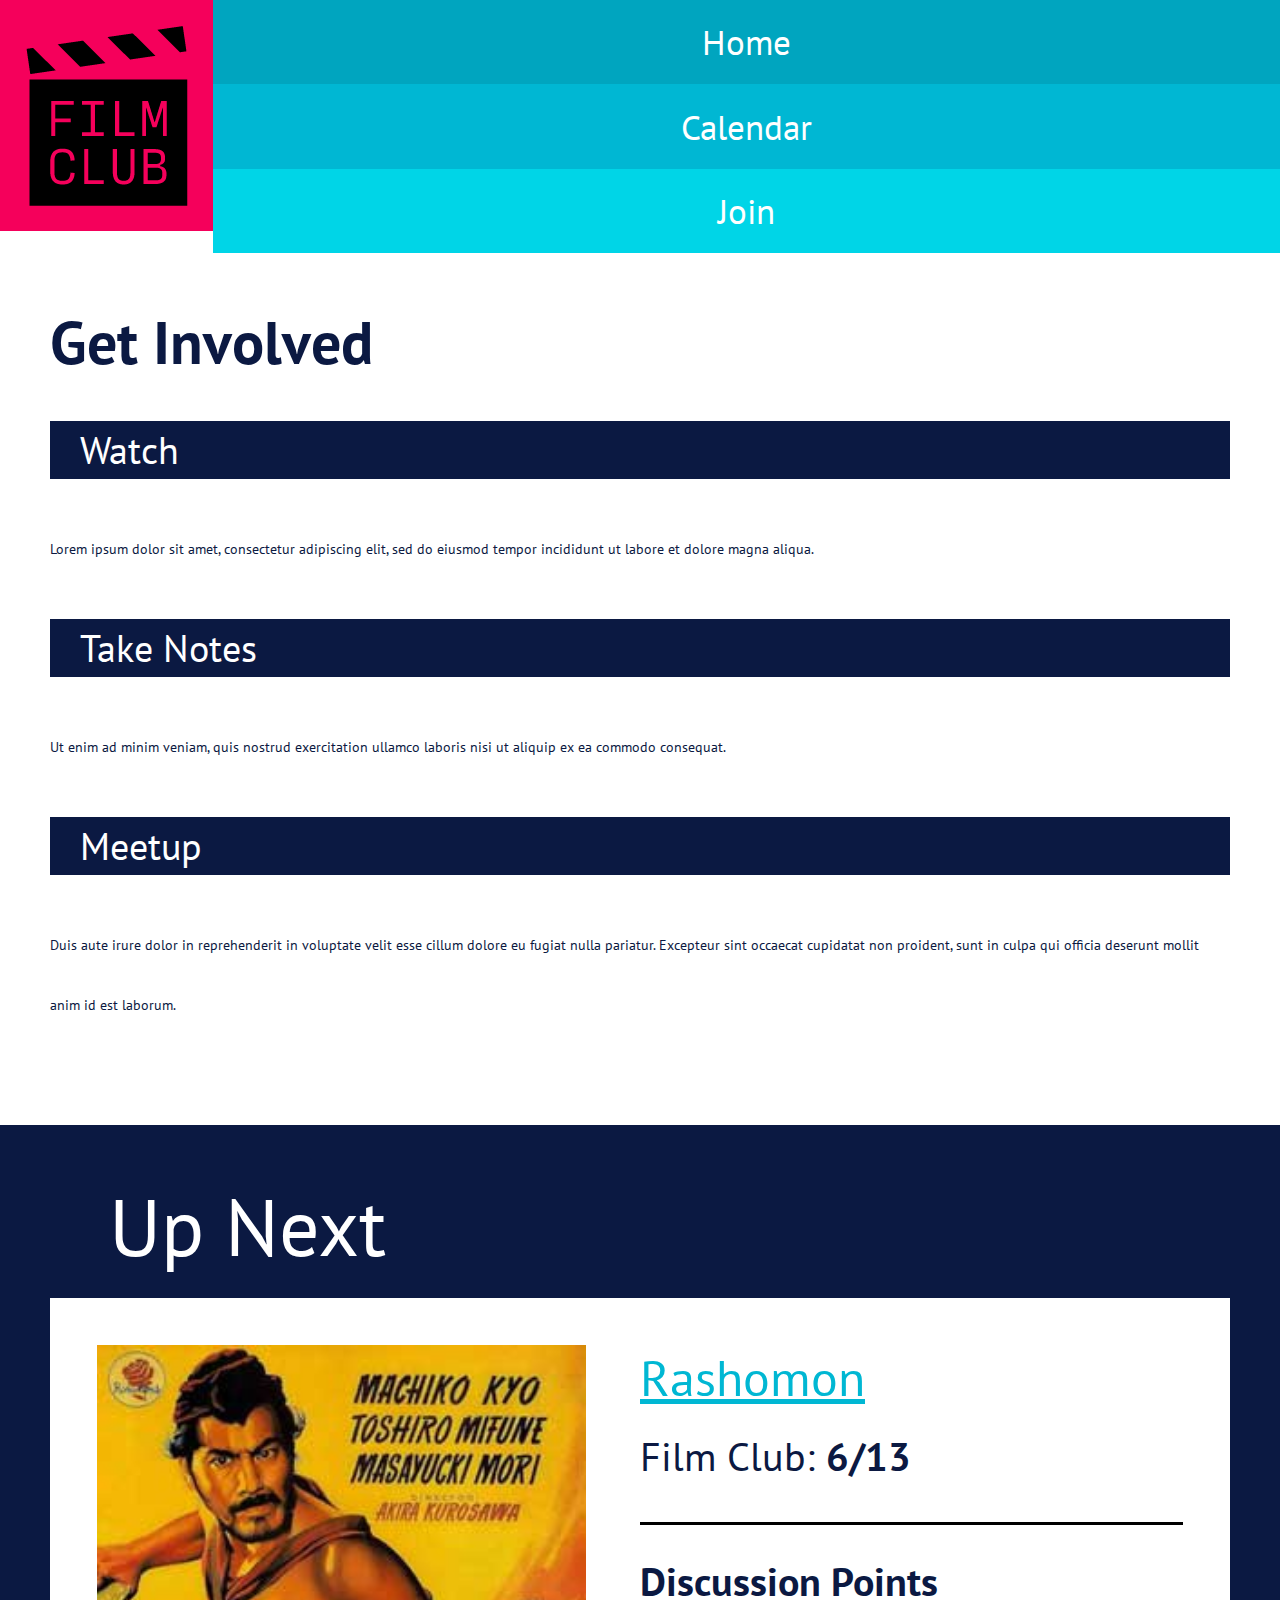
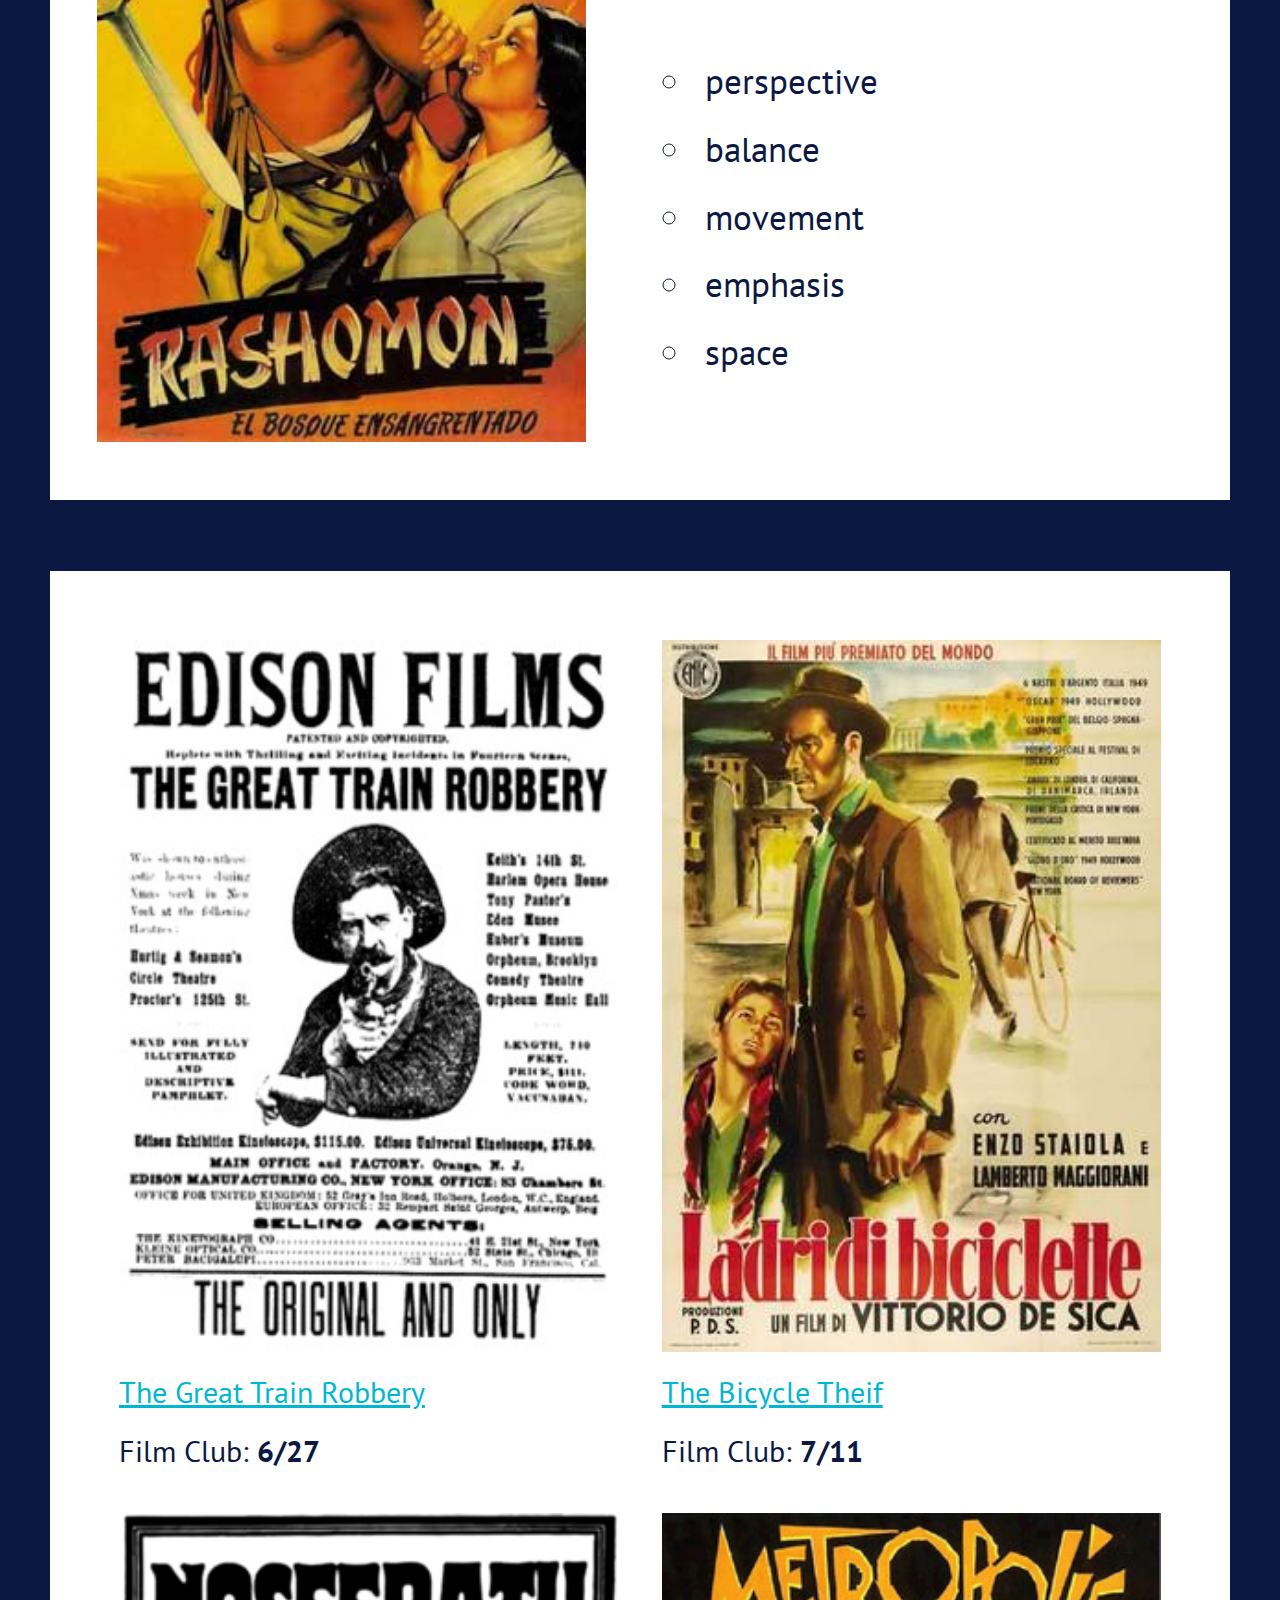
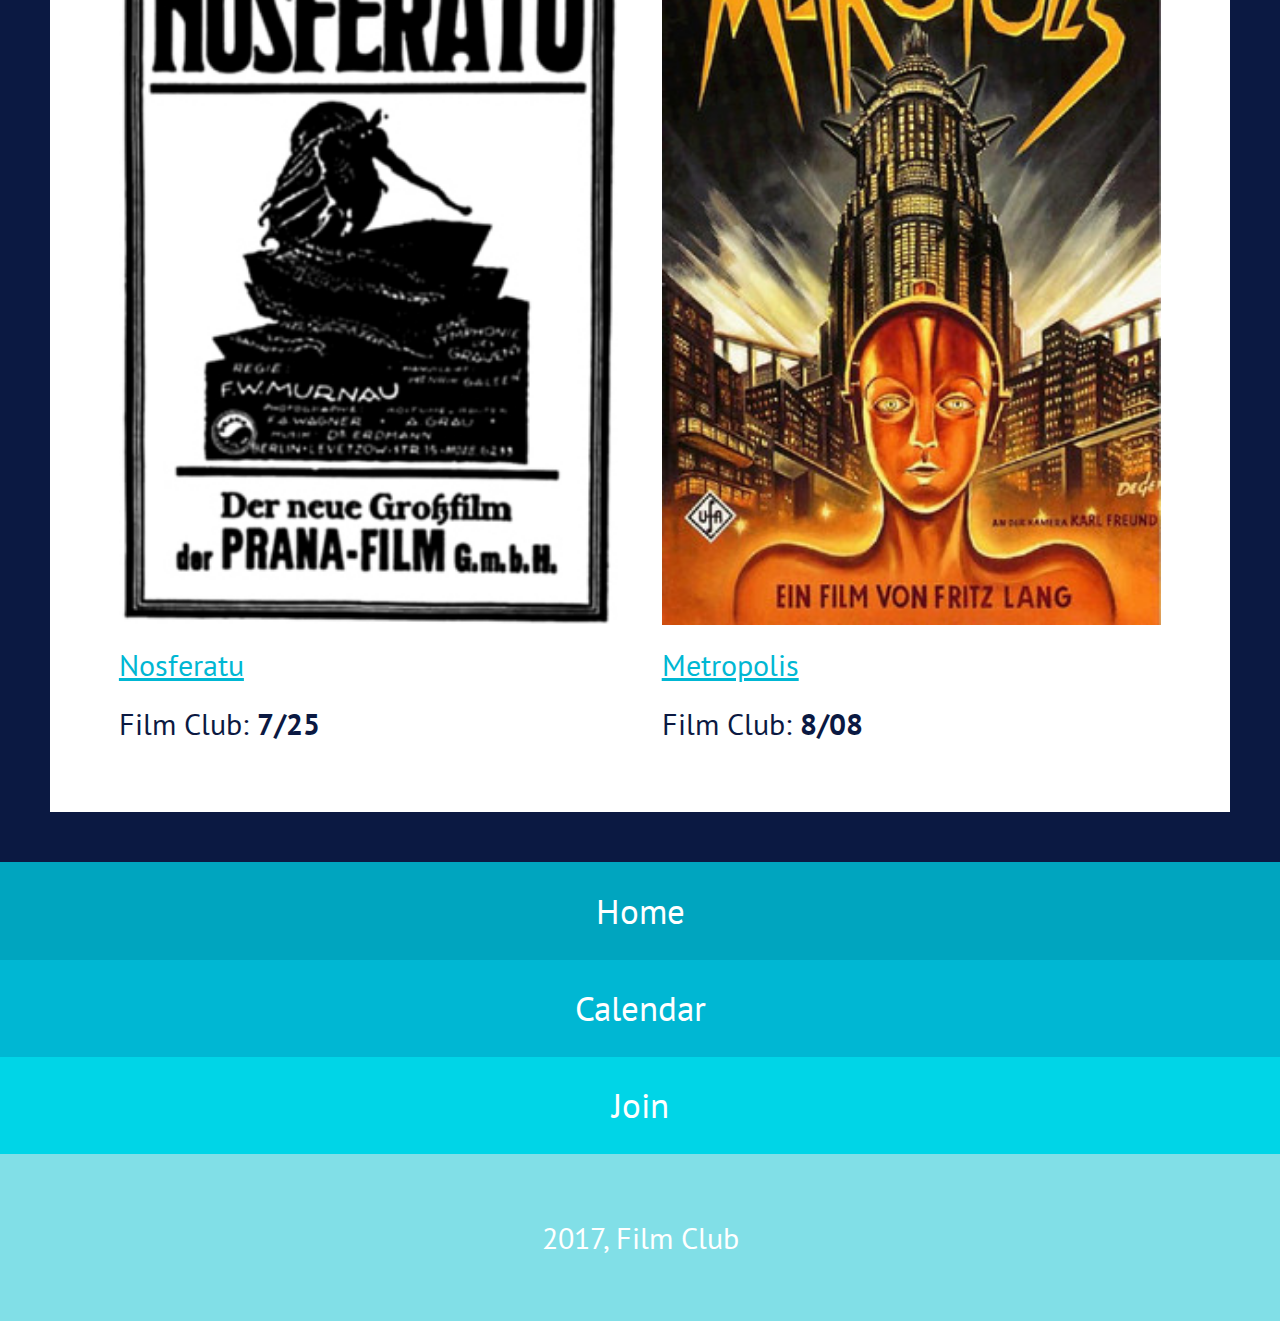
==== index.html @ eb47a4cc "initial commit" ====
<!DOCTYPE html>
<html>
  <head>
    <meta charset="utf-8">
    <title>Film Club - Home</title>
    <link rel="stylesheet" href="css/main.css">
    <link href="https://fonts.googleapis.com/css?family=PT+Sans:400,700" rel="stylesheet">
  </head>

  <body>

<!-- Navigation -->

    <nav>
      <div class="nav-img">
        <img src="images/filmclub.png" alt="film club logo">
      </div>
      <div class="nav-list">
        <a class="nav-home" href="#">Home</a>
        <a class="nav-cal" href="#">Calendar</a>
        <a class="nav-join" href="#">Join</a>
      </div>
    </nav>

<!-- block - a -->

<div class="block-a">

  <div class="involve">
    <h1>Get Involved</h1>
  </div>
  <div class="blue-background">
    <h2>Watch</h2>
  </div>
  <div class="content-a">
    <p>Lorem ipsum dolor sit amet, consectetur adipiscing elit, sed do eiusmod tempor incididunt ut labore et dolore magna aliqua.</p>
  </div>
  <div class="blue-background">
    <h2>Take Notes</h2>
  </div>
  <div class="content-a">
    <p>Ut enim ad minim veniam, quis nostrud exercitation ullamco laboris nisi ut aliquip ex ea commodo consequat.</p>
  </div>
  <div class="blue-background">
    <h2>Meetup</h2>
  </div>
  <div class="content-a">
    <p>Duis aute irure dolor in reprehenderit in voluptate velit esse cillum dolore eu fugiat nulla pariatur. Excepteur sint occaecat cupidatat non proident, sunt in culpa qui officia deserunt mollit anim id est laborum.</p>
  </div>

</div>

<!-- block - B -->

<div class="block-b">

  <div class="up-next">
    <h1>Up Next</h1>
  </div>


  <div class="box-b1">
    <div class="box-flex">
      <div class="b1-content">
        <img src="images/rashomon-poster.jpg" alt="rashamon poster">
      </div>
      <div class="b1-content">
        <a href="#">Rashomon</a>
        <p>Film Club: <strong>6/13</strong></p>
        <p class="line"><strong>Discussion Points</strong></p>
        <ul class="rashomon-list">
          <li>perspective</li>
          <li>balance</li>
          <li>movement</li>
          <li>emphasis</li>
          <li>space</li>
        </ul>
      </div>
    </div>
  </div>


  <div class="box-b2">
    <div class="movie-posters">
      <div class="poster-column">
        <img src="images/great-train-poster.jpg" alt="Great Train Robbery poster">
        <a href="#">The Great Train Robbery</a>
        <p>Film Club: <strong>6/27</strong></p>
      </div>
      <div class="poster-column">
        <img src="images/bicycle-thief-poster.jpg" alt="The Bicycle Thief poster">
        <a href="#">The Bicycle Theif</a>
        <p>Film Club: <strong>7/11</strong></p>
      </div>
      <div class="poster-column">
        <img src="images/nosferatu-poster.jpg" alt="Nosferatu poster">
        <a href="#">Nosferatu</a>
        <p>Film Club: <strong>7/25</strong></p>
      </div>
      <div class="poster-column">
        <img src="images/metropolis-poster.jpg" alt="Metropolis poster">
        <a href="#">Metropolis</a>
        <p>Film Club: <strong>8/08</strong></p>
      </div>
    </div>
  </div>

</div>

<div class="">
  <div class="bottom-nav">
    <a class="nav-home" href="#">Home</a>
    <a class="nav-cal" href="#">Calendar</a>
    <a class="nav-join" href="#">Join</a>
  </div>
</div>

<footer>
  <div class="footer">
    <p>2017, Film Club</p>
  </div>
</footer>

  </body>
</html>
---- css/main.css ----
*{
  box-sizing: border-box;
  margin: 0;
  padding: 0;
}
body {
  font-family: 'PT Sans', sans-serif;
  color: #0B1942;
}

/*--------------- top navigation -----------------*/

nav {
  display: flex;
}
nav div {
  display: flex;
  height: 100%;
}
nav div a{
  font-size: 35px;
  display: flex;
  text-decoration: none;
  color: #FFF;
  justify-content: center;
  padding: 1.8%;
}
.nav-img {
  background-color: #F5005B;
  padding: 2%;
  justify-content: center;
  align-items: center;
}
.nav-home {
  background-color: #00A5BF;
}
.nav-cal {
  background-color: #00B7D3;
}
.nav-join {
  background-color: #00D5E7;
}
.nav-list {
  width: 100%;
  flex-direction: column;
}

/* ----------------- block - a ----------------*/

.block-a {
  padding: 50px;
  display: flex;
  flex-direction: column;
}

.block-a div {
  margin-bottom: 40px;
}

.involve {
  font-size: 30px;
  font-weight: 200;
}

.blue-background {
  background-color: #0B1942;
  color: #FFF;
  font-size: 25px;
}

h2 {
  margin: 5px 30px;
  font-weight: 300;
}

.content-a {
  line-height: 60px;
  font-size: 14px;
}



/* ----------------- block - b ----------------*/

.block-b {
  background-color: #0B1942;
  padding: 50px;
  display: flex;
  flex-direction: column;
}

.up-next {
  color: #FFF;
  margin-bottom: 20px;
  padding-left: 5%;
  font-weight: 700;
}
.up-next h1 {
  font-size: 80px;
  font-weight: 300;
}

/* section b1 */

.box-flex {
  display: flex;
  justify-content: space-around;
}

.box-b1 {
  background-color: #FFF;
  padding: 4%;
  margin-bottom: 6%;
}
.b1-content {
  flex: 1 1 40%;
  font-size: 40px;
}
.b1-content img {
  width: 90%;
}
.b1-content p {
  margin-top: 20px;
  margin-bottom: 40px;
}
.line {
  border-top: 3px solid black;
  padding-top: 30px;
}
.b1-content a {
  font-size: 50px;
  color: #00B7D3;
}

.rashomon-list {
  font-size: 35px;
  list-style-type: circle;
}
.rashomon-list li {
  padding: 2%;
  margin-left: 10%;
}

/* section b2 */

.box-b2 {
  background-color: #FFF;
  padding: 4%;
}

.movie-posters {
  display: flex;
  flex-wrap: wrap;
  justify-content: space-around;
}

.poster-column {
  display: flex;
  flex-direction: column;
  justify-content: flex-start;
  padding: 2%;
  font-size: 30px;
  flex: 1 1 50%;
}

.poster-column img {
  width: 100%
}

.poster-column a {
  margin: 20px 0px;
  color: #00B7D3;
}

/* ------------------- bottom navigation--------------------- */

.bottom-nav {
  display: flex;
  flex-direction: column;
}

.bottom-nav a {
  text-align: center;
  color: #FFF;
  padding: 2%;
  font-size: 35px;
  text-decoration: none;
}

.footer {
  background-color: #81DFE7;
}
.footer p {
  text-align: center;
  font-size: 30px;
  color: #FFF;
  padding: 5%;
}


/* ------------------- footer ------------------- */
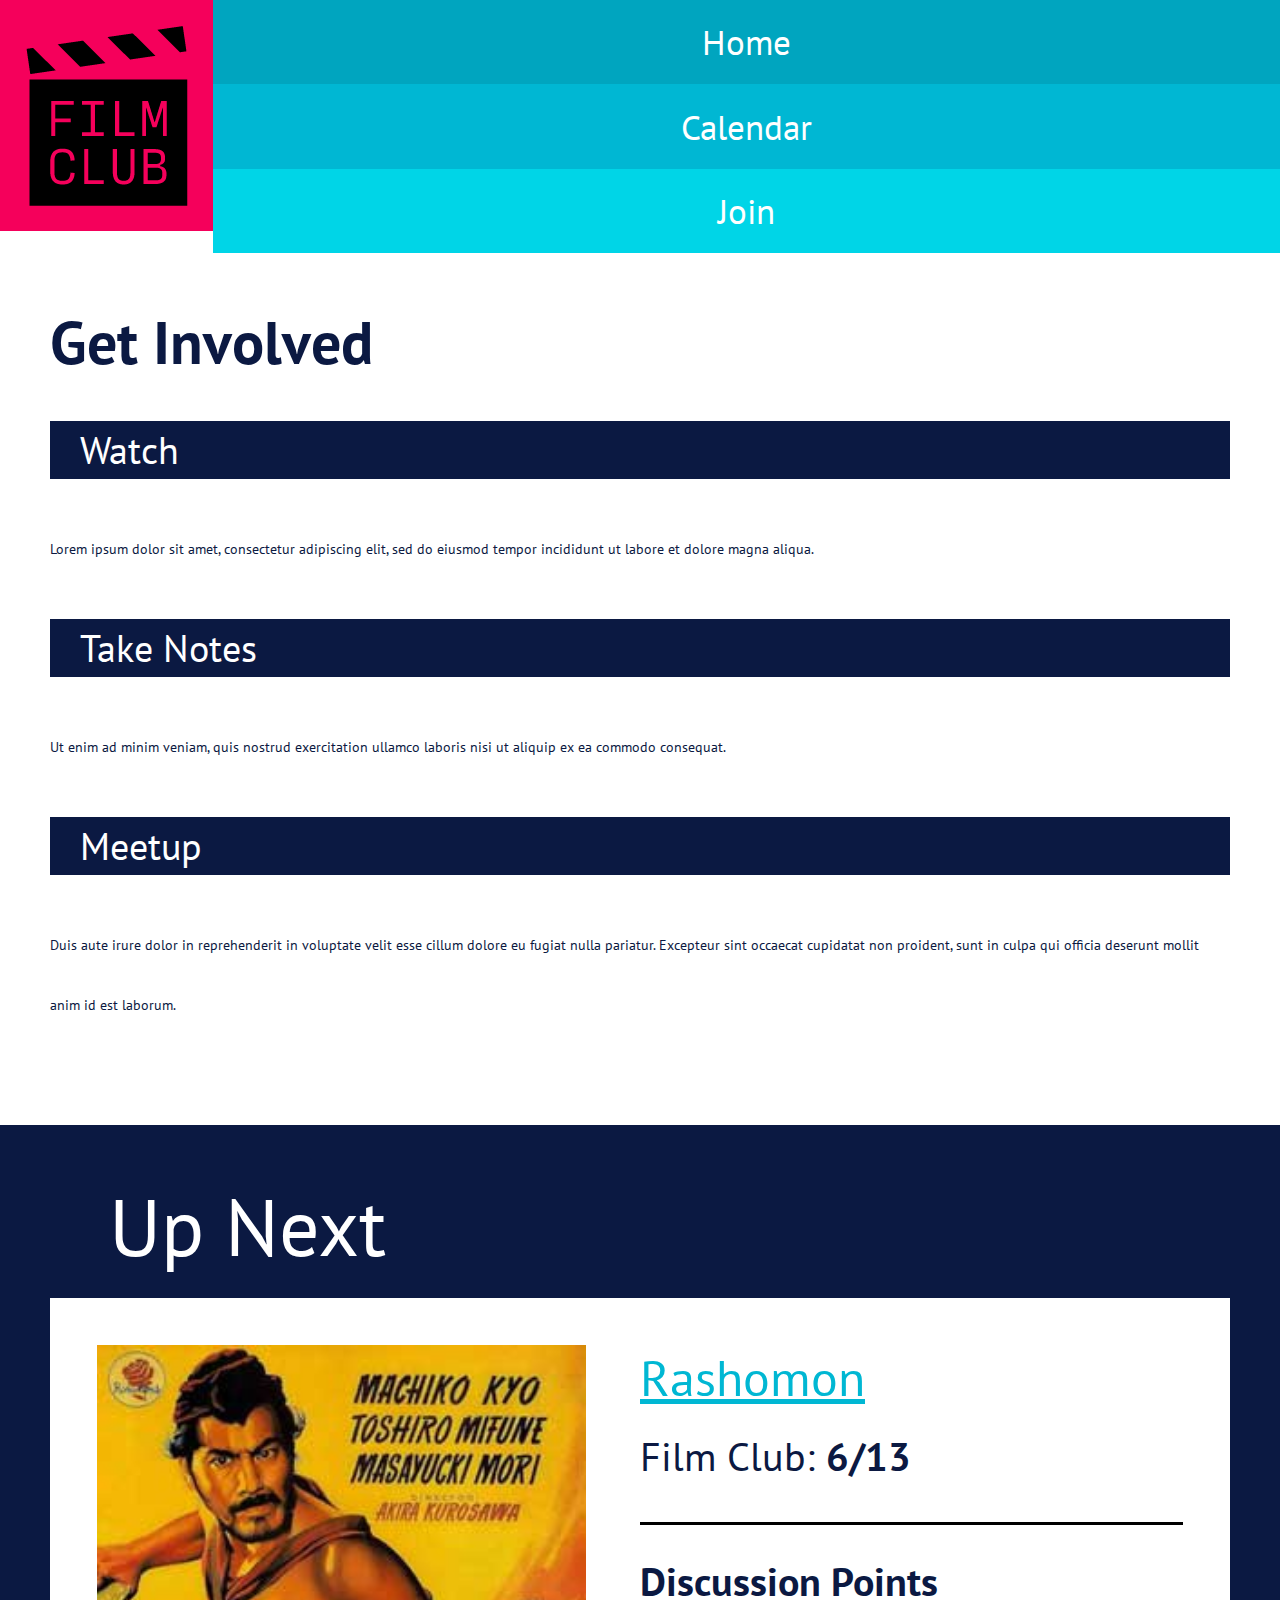
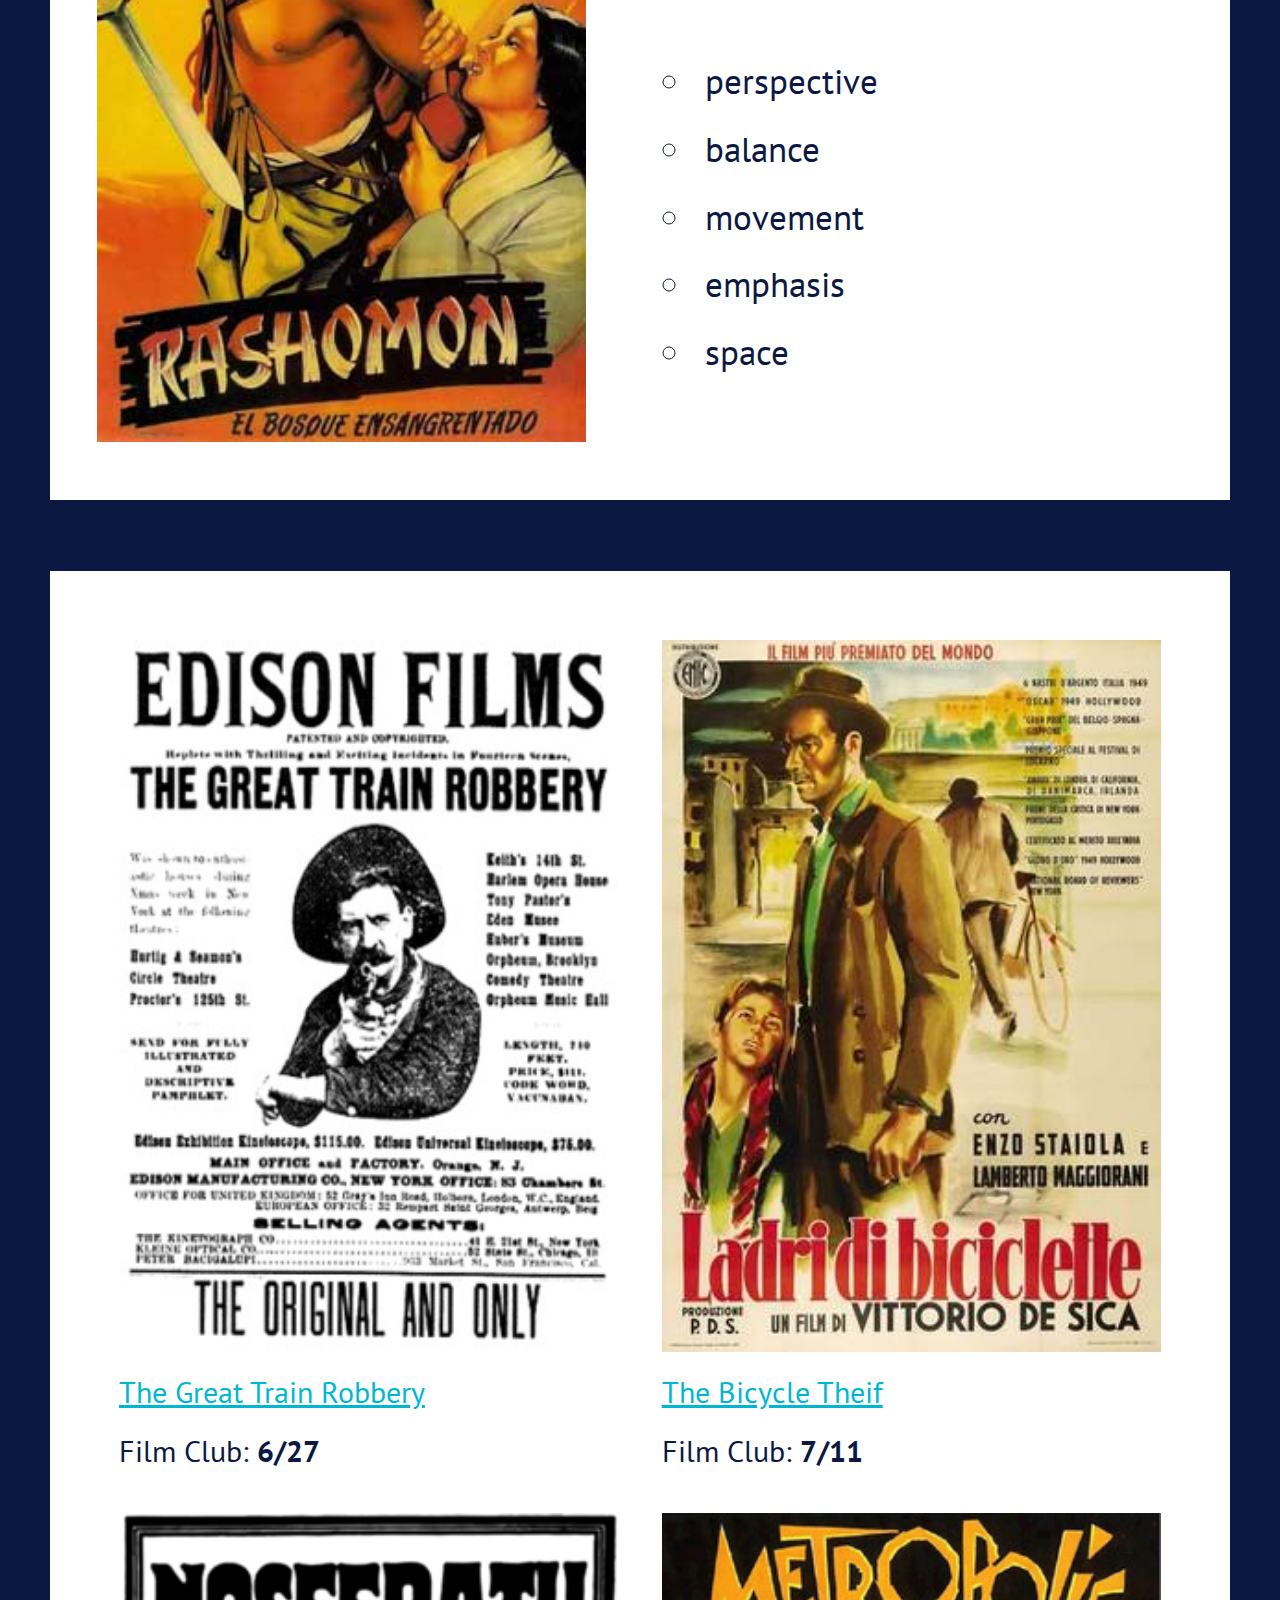
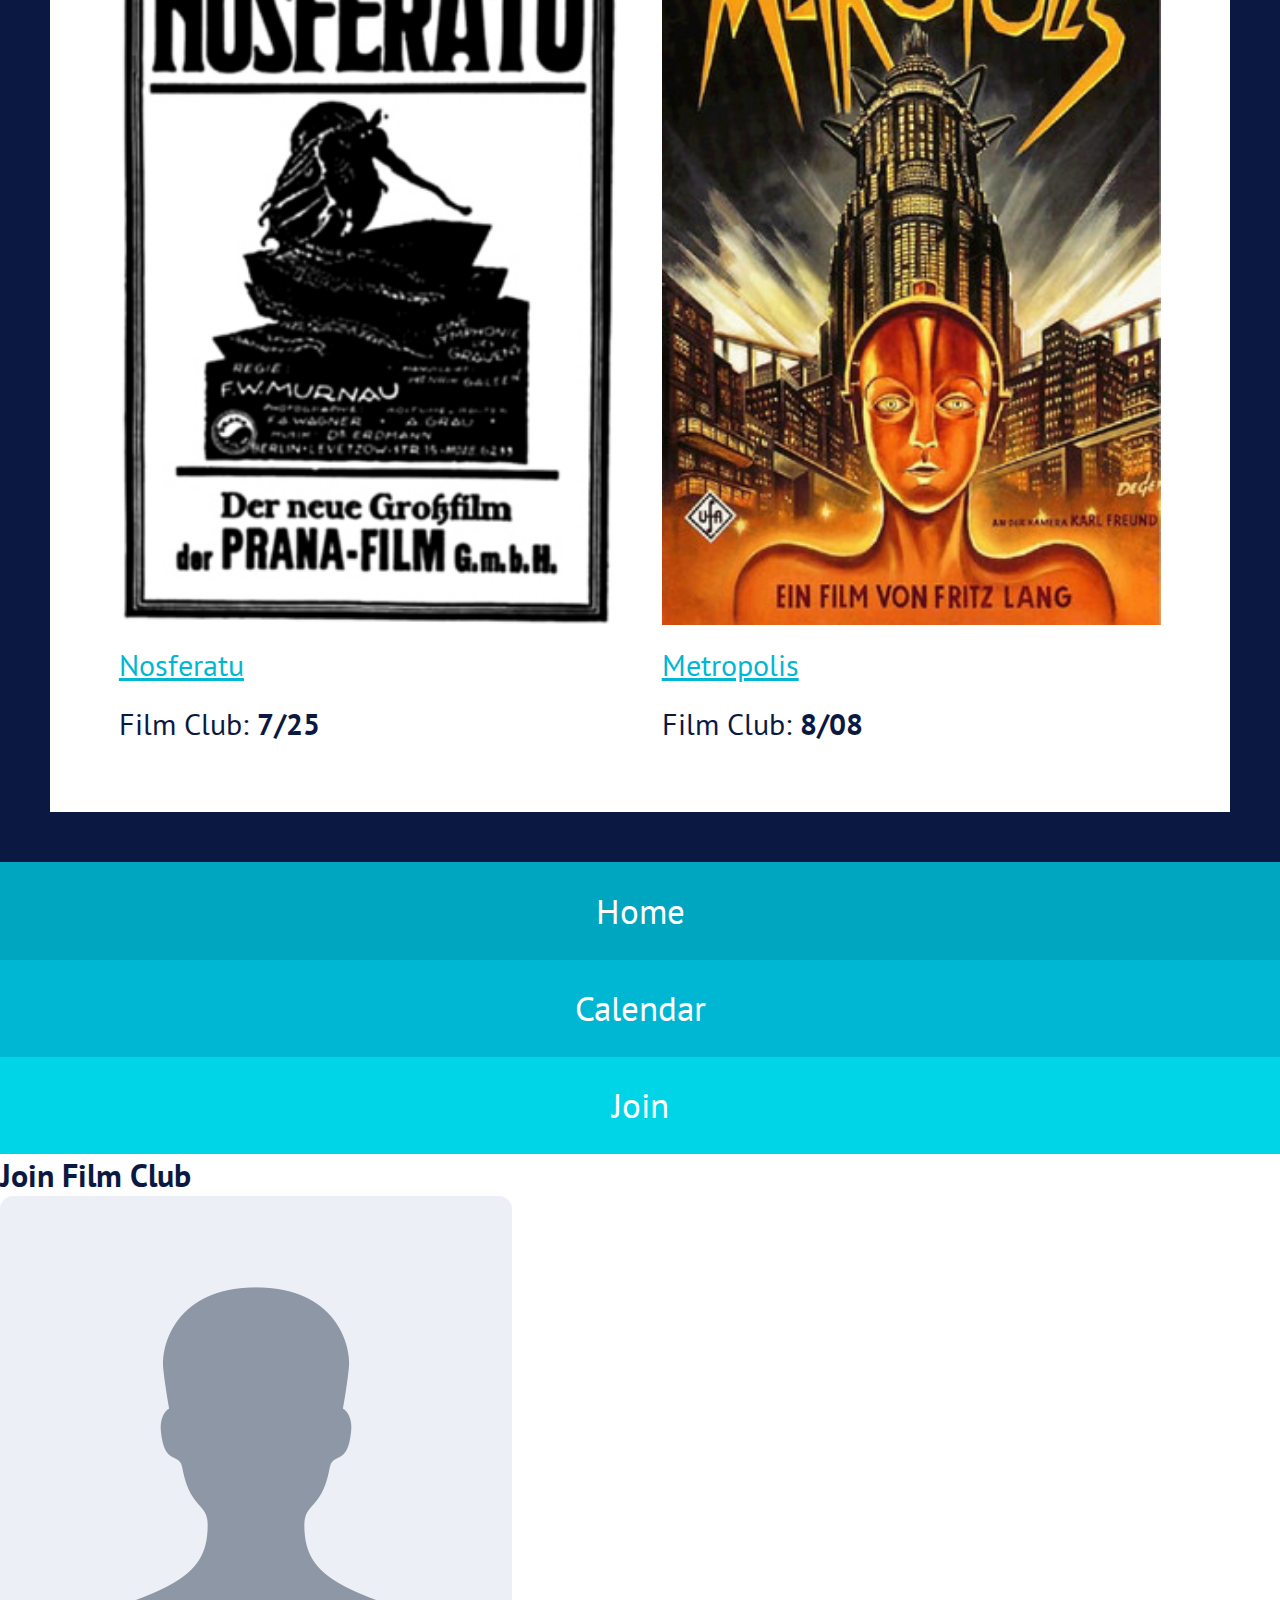
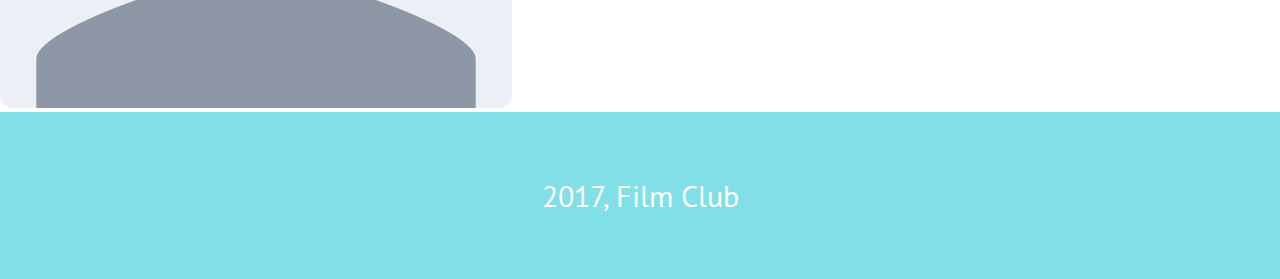
==== commit f3baa875: "finished mobile home page" ====
--- a/index.html
+++ b/index.html
@@ -2,7 +2,7 @@
 <html>
   <head>
     <meta charset="utf-8">
-    <title>Film Club - Home</title>
+    <title>Film Club</title>
     <link rel="stylesheet" href="css/main.css">
     <link href="https://fonts.googleapis.com/css?family=PT+Sans:400,700" rel="stylesheet">
   </head>
@@ -107,13 +107,42 @@
 
 </div>
 
+<!-- bottom nav -->
+
 <div class="">
   <div class="bottom-nav">
-    <a class="nav-home" href="#">Home</a>
-    <a class="nav-cal" href="#">Calendar</a>
-    <a class="nav-join" href="#">Join</a>
+    <a class="nav-home" href="index.html">Home</a>
+    <a class="nav-cal" href="calendar/index.html">Calendar</a>
+    <a class="nav-join" href="join/index.html">Join</a>
   </div>
 </div>
+
+<!-- main content -->
+<main>
+  <div class="">
+    <h1>Join Film Club</h1>
+  </div>
+
+  <div class="">
+
+  </div>
+
+  <div class="">
+    <img src="../images/profile-placeholder.png" alt="">
+  </div>
+
+  <div class="">
+    <form class="" action="index.html" method="post">
+      
+    </form>
+  </div>
+
+
+
+
+
+
+</main>
 
 <footer>
   <div class="footer">
--- a/css/main.css
+++ b/css/main.css
@@ -68,7 +68,7 @@
   font-size: 25px;
 }
 
-h2 {
+.blue-background h2 {
   margin: 5px 30px;
   font-weight: 300;
 }
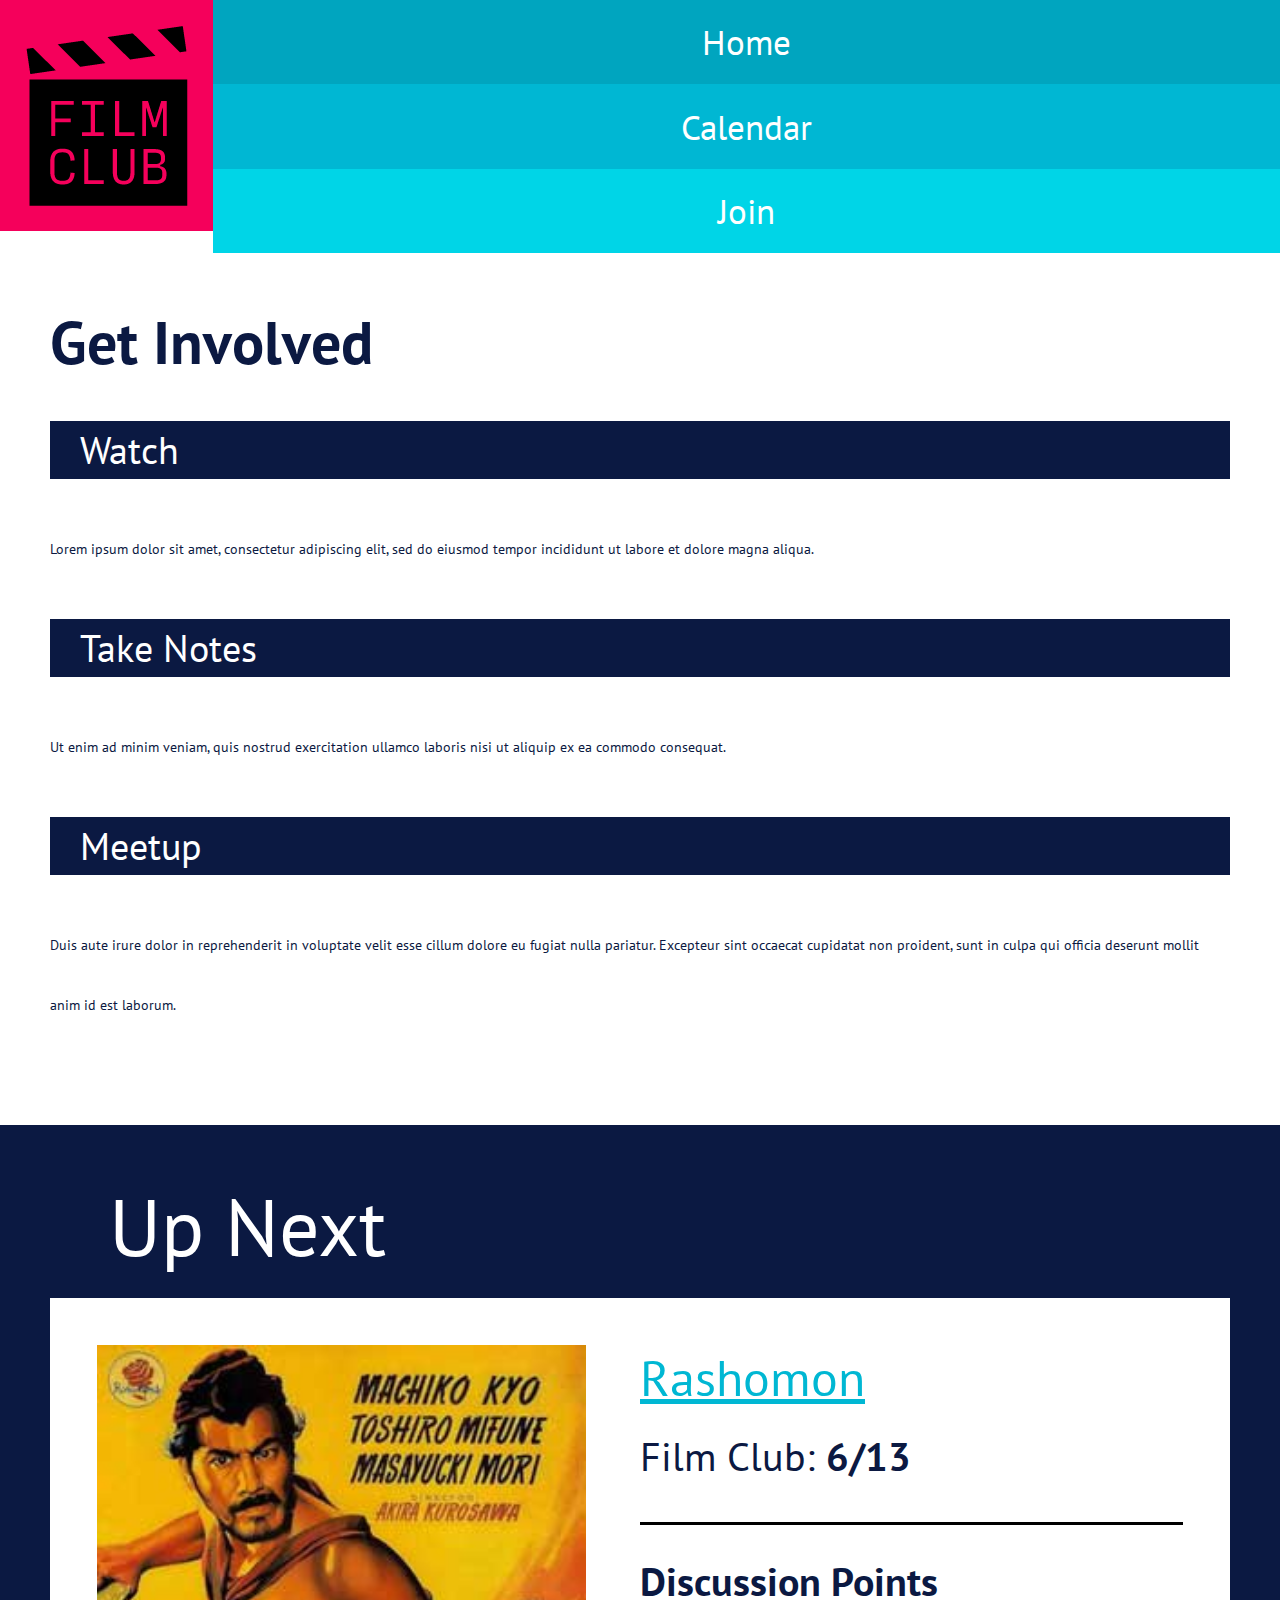
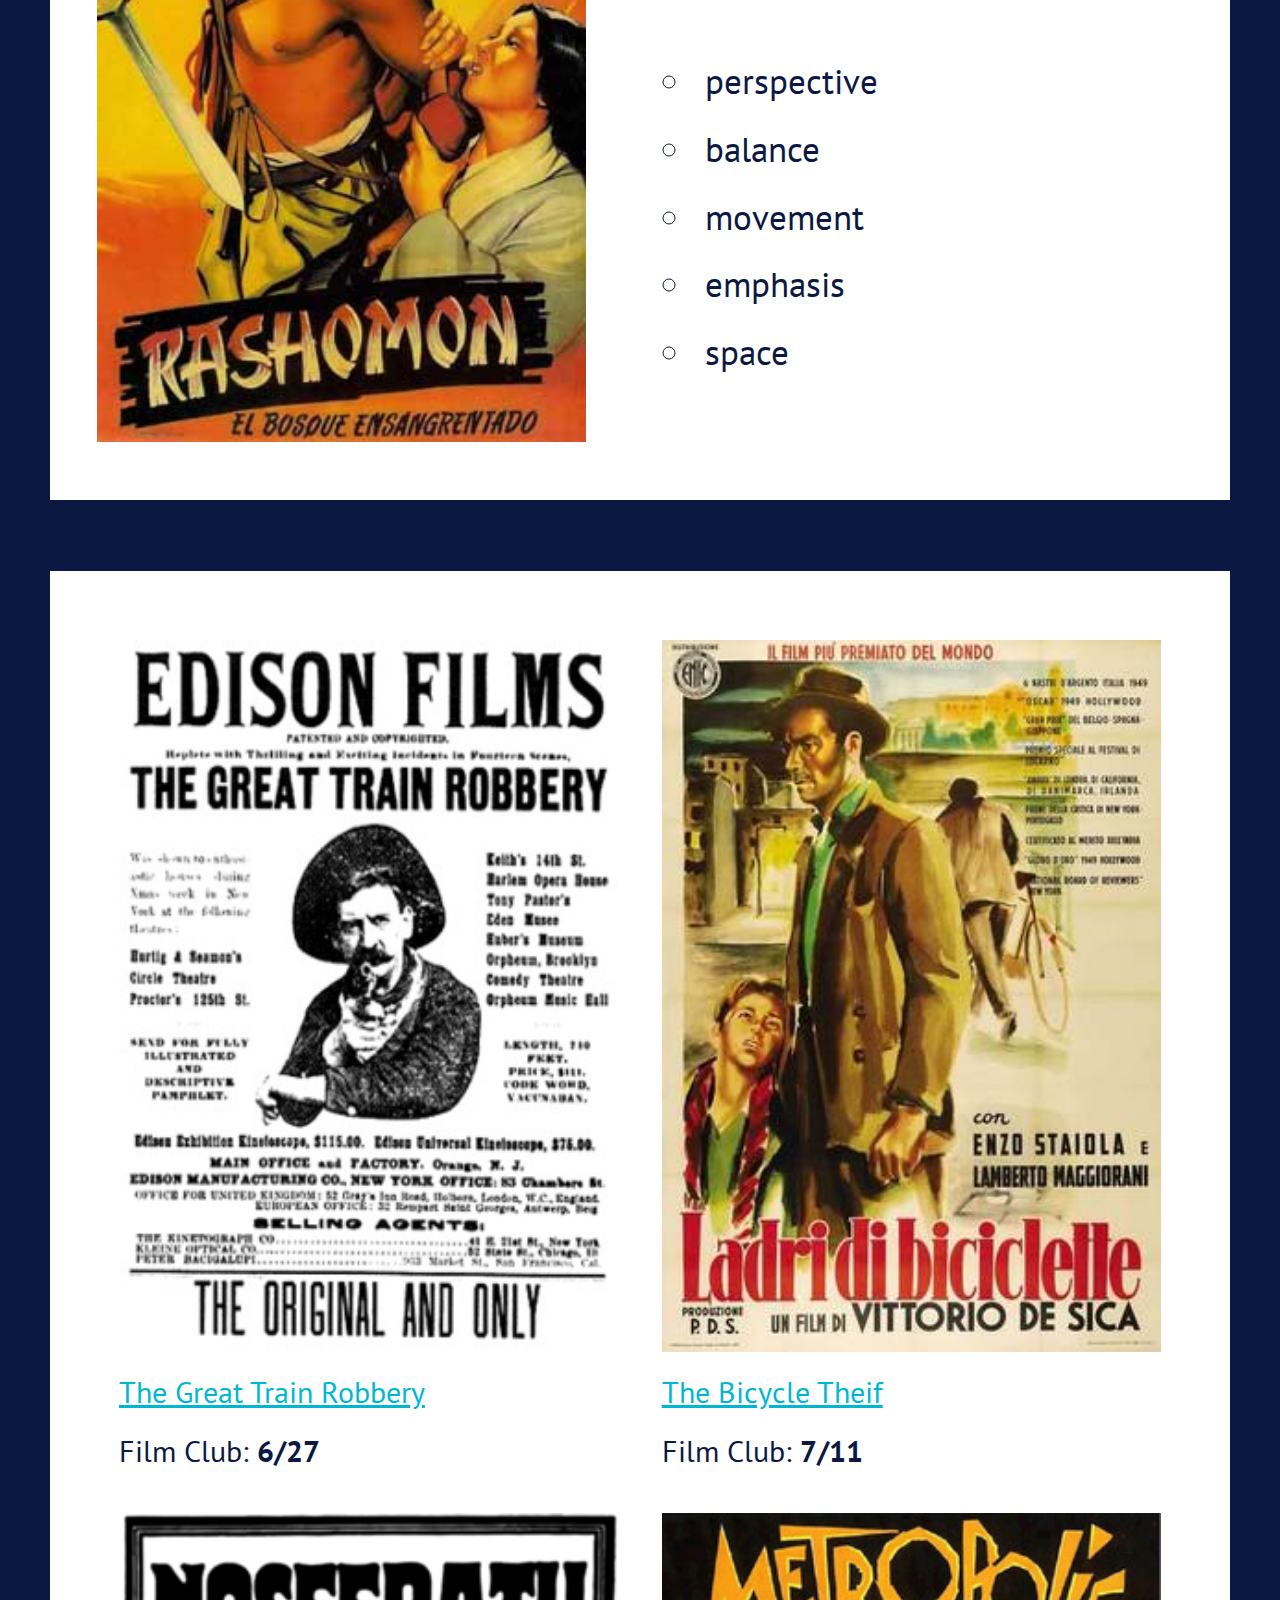
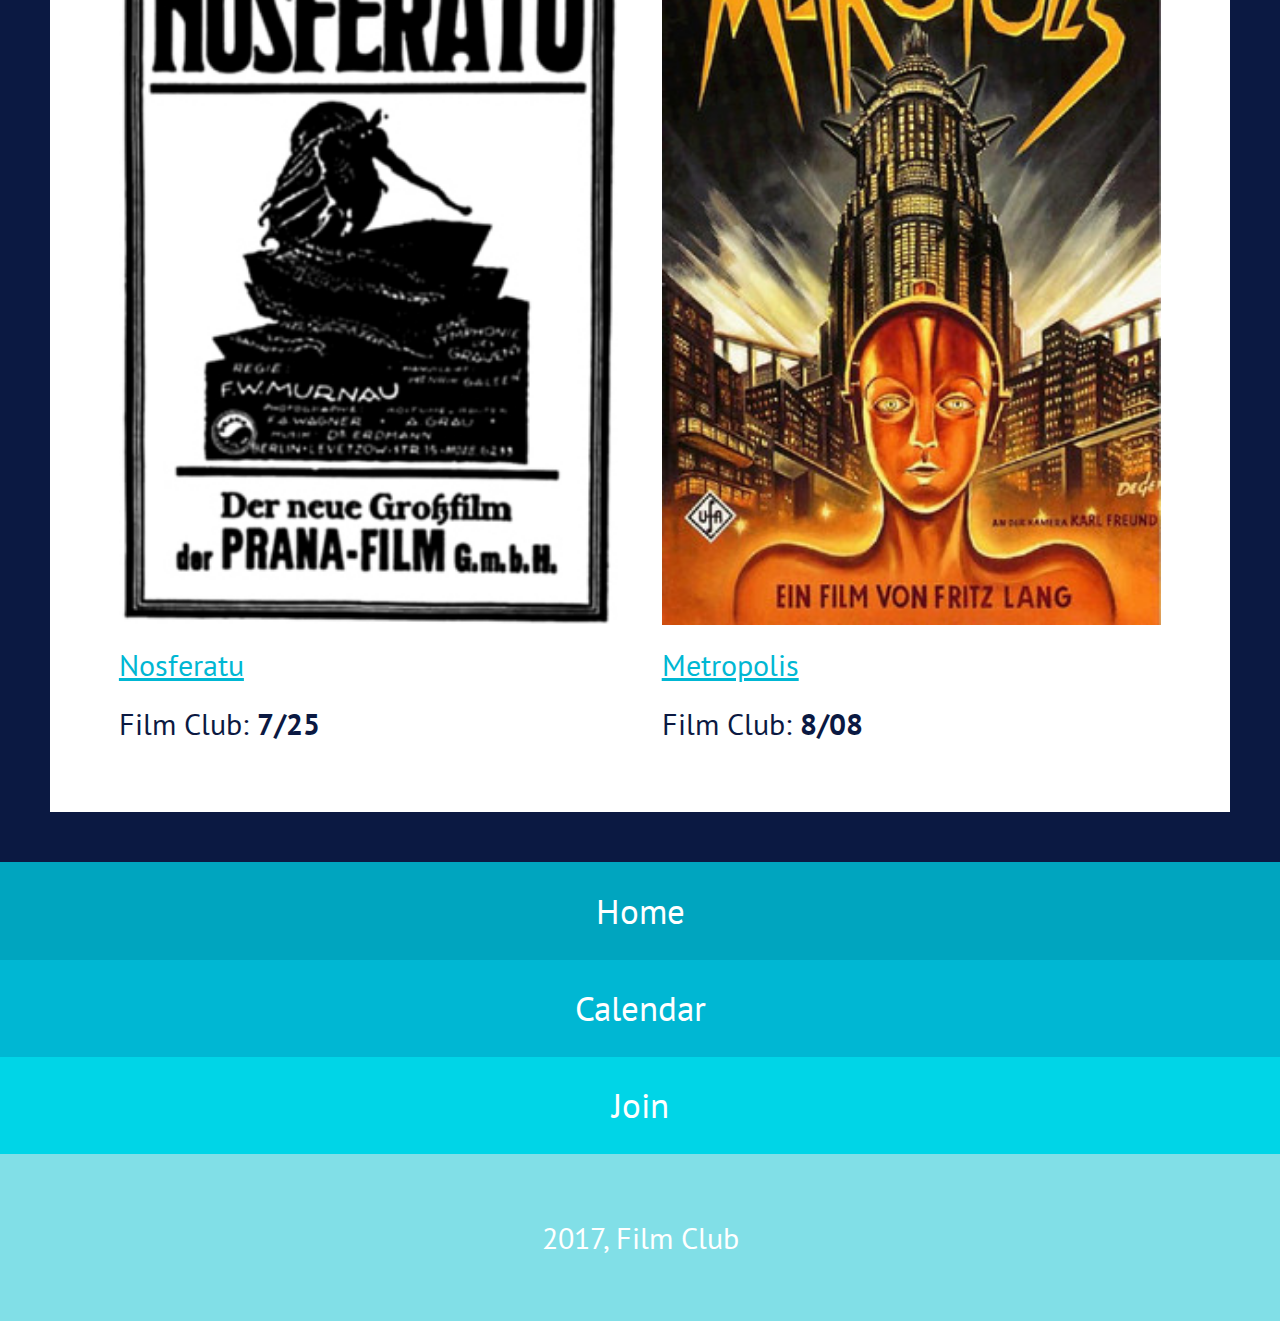
==== commit fedcc028: "finished Join page layout" ====
--- a/index.html
+++ b/index.html
@@ -16,9 +16,9 @@
         <img src="images/filmclub.png" alt="film club logo">
       </div>
       <div class="nav-list">
-        <a class="nav-home" href="#">Home</a>
-        <a class="nav-cal" href="#">Calendar</a>
-        <a class="nav-join" href="#">Join</a>
+        <a class="nav-home" href="index.html">Home</a>
+        <a class="nav-cal" href="calendar/index.html">Calendar</a>
+        <a class="nav-join" href="join/index.html">Join</a>
       </div>
     </nav>
 
@@ -117,32 +117,6 @@
   </div>
 </div>
 
-<!-- main content -->
-<main>
-  <div class="">
-    <h1>Join Film Club</h1>
-  </div>
-
-  <div class="">
-
-  </div>
-
-  <div class="">
-    <img src="../images/profile-placeholder.png" alt="">
-  </div>
-
-  <div class="">
-    <form class="" action="index.html" method="post">
-      
-    </form>
-  </div>
-
-
-
-
-
-
-</main>
 
 <footer>
   <div class="footer">
--- a/css/main.css
+++ b/css/main.css
@@ -7,7 +7,7 @@
   font-family: 'PT Sans', sans-serif;
   color: #0B1942;
 }
-
+/************************* Home page ***************************/
 /*--------------- top navigation -----------------*/
 
 nav {
@@ -199,3 +199,95 @@
 
 
 /* ------------------- footer ------------------- */
+
+
+
+/************************** Join page **************************/
+
+
+.join-main {
+  display: flex;
+  flex-direction: column;
+  padding: 5%;
+}
+
+.join-main div {
+  margin: 3% 0;
+}
+
+.join-head h1 {
+  font-size: 70px;
+  font-weight: 300;
+}
+
+.upload-file {
+  font-size: 40px;
+}
+.choose-file {
+  font-size: 30px;
+}
+
+.profile-placeholder {
+  display: flex;
+}
+
+.profile-placeholder img {
+  border-radius: 50%;
+  width: 100%;
+  height: 100%;
+}
+
+.form-fields {
+  display: flex;
+  flex-direction: column;
+  font-size: 35px;
+}
+
+.form-fields input {
+  margin-top: 10px;
+  line-height: 60px;
+  font-size: 35px;
+  border: gray 1px solid;
+}
+
+.which-genres p {
+  font-size: 35px;
+  margin-top: 50px;
+  margin-bottom: 50px;
+
+}
+
+.checkboxes {
+  font-size: 35px;
+}
+
+.checkboxes input {
+  margin-bottom: 50px;
+  margin-left: 2%;
+  width: 25px;
+  height: 25px;
+}
+
+.additional-input {
+  font-size: 35px;
+  margin: 2% 0%;
+
+}
+.additional-input input {
+  border: gray 1px solid;
+  width: 100%;
+  height: 200px;
+  font-size: 30px;
+  margin-top: 1%;
+}
+
+.join-button button {
+  margin-top: 60px;
+  background-color: #F5005B;
+  padding: 5% 3%;
+  color: #FFF;
+  font-size: 35px;
+  border-style: none;
+  font-weight: 300;
+  border-radius: 5px;
+}
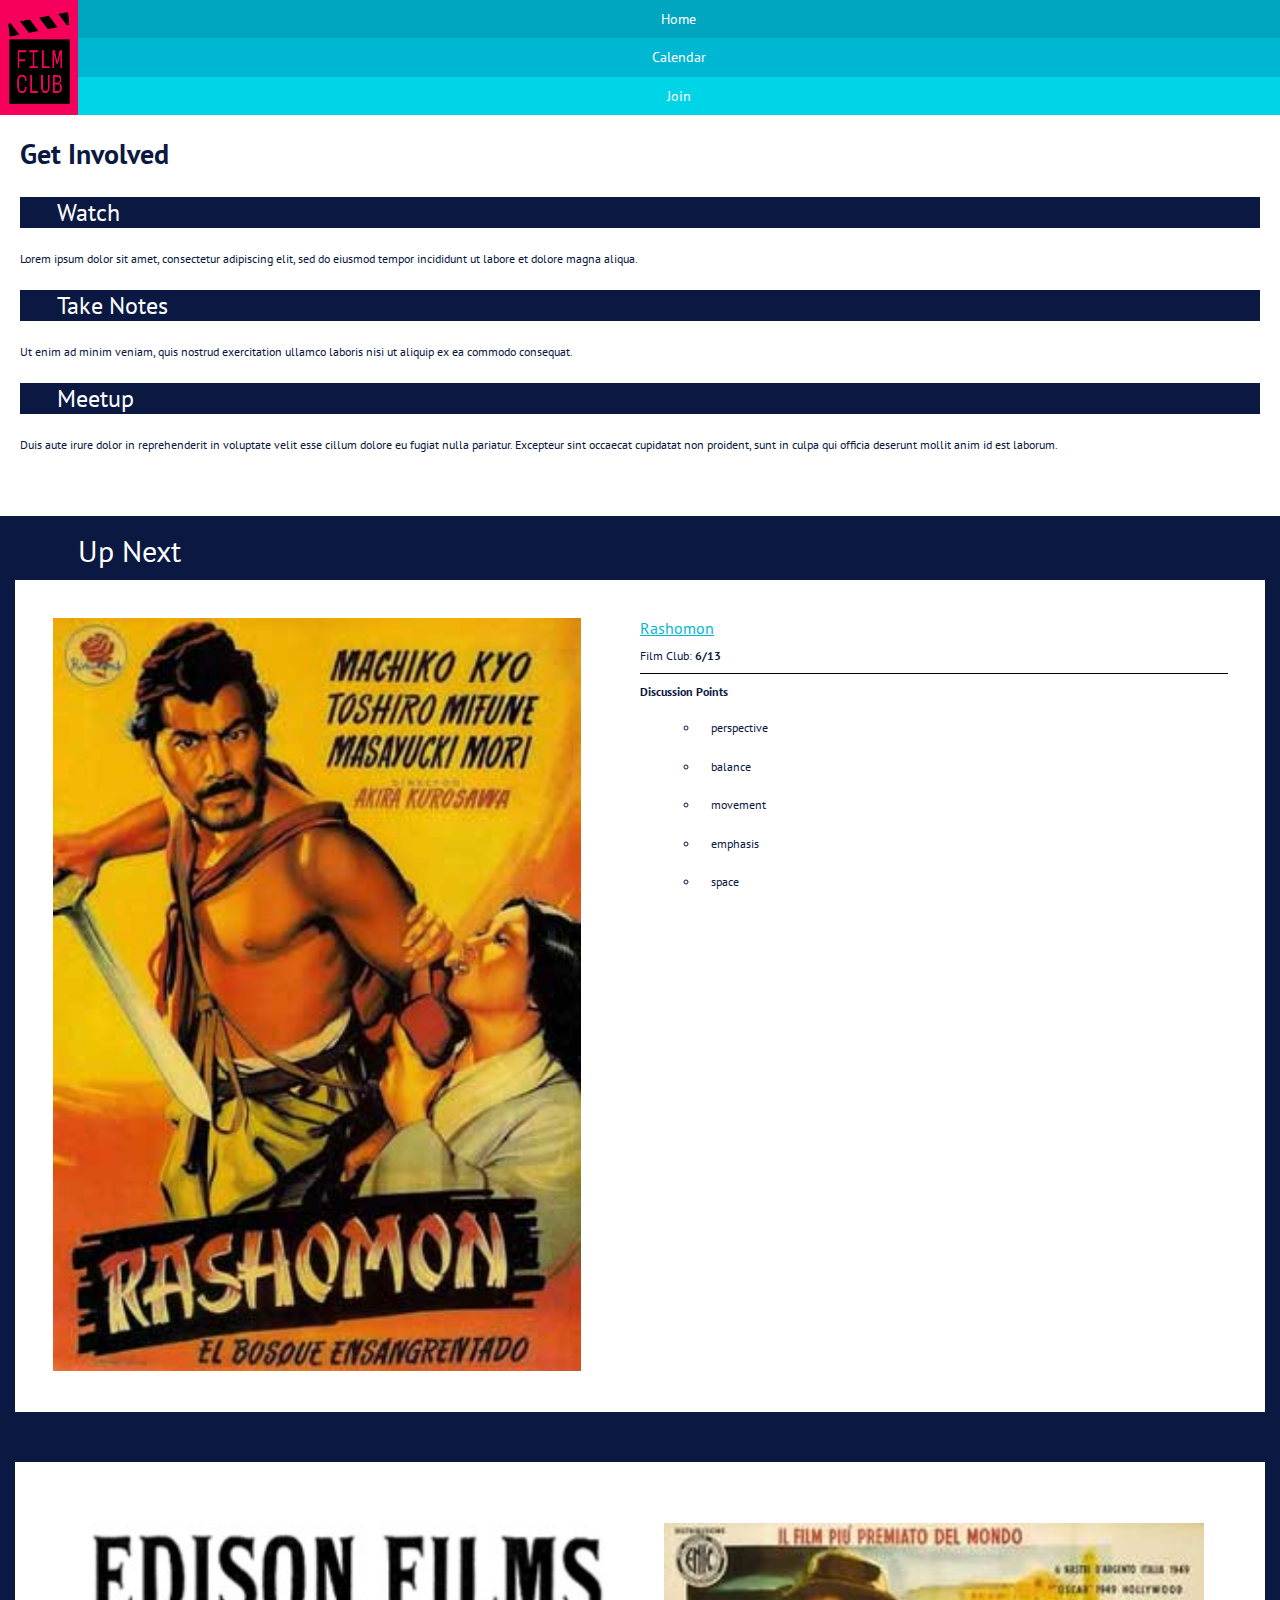
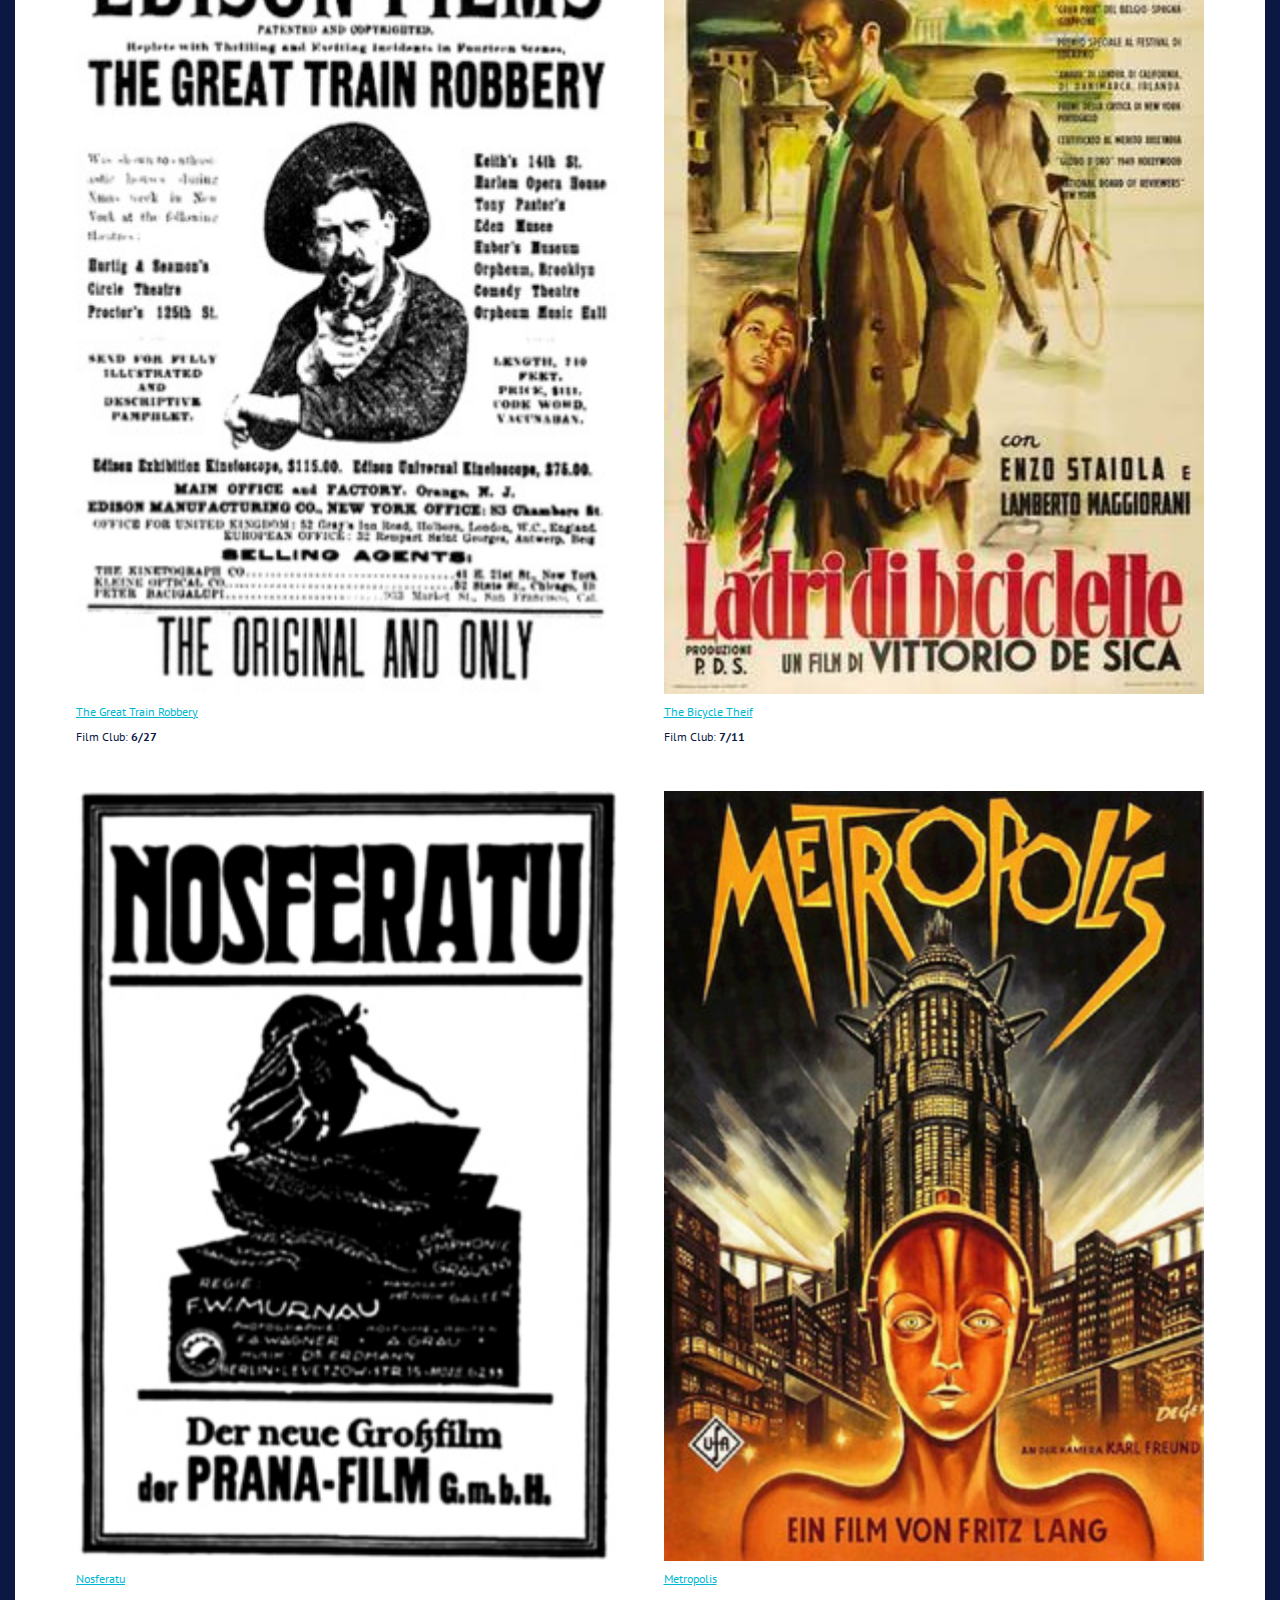
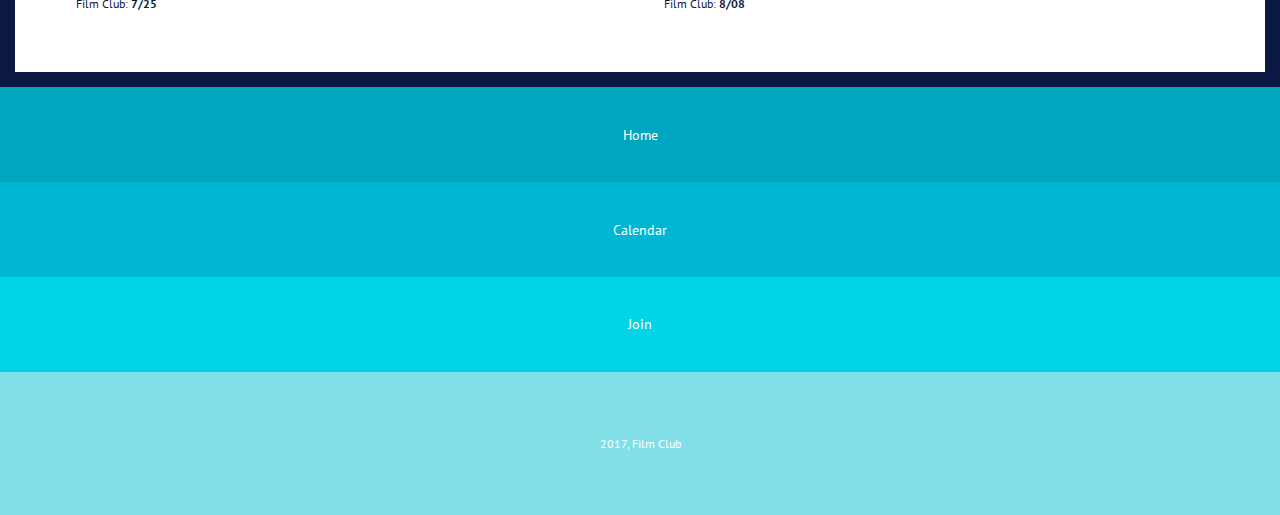
==== commit d057cf21: "finished all mobile pages" ====
--- a/index.html
+++ b/index.html
@@ -1,128 +1,130 @@
 <!DOCTYPE html>
 <html>
-  <head>
-    <meta charset="utf-8">
-    <title>Film Club</title>
-    <link rel="stylesheet" href="css/main.css">
-    <link href="https://fonts.googleapis.com/css?family=PT+Sans:400,700" rel="stylesheet">
-  </head>
+<head>
+  <meta charset="utf-8">
+  <title>Film Club</title>
+  <meta name="viewport" content="width=device-width, initial-scale=1">
+  <link rel="stylesheet" href="css/main.css">
+  <link href="https://fonts.googleapis.com/css?family=PT+Sans:400,700" rel="stylesheet">
+</head>
 
-  <body>
+<body>
 
-<!-- Navigation -->
+  <!-- Navigation -->
 
-    <nav>
-      <div class="nav-img">
-        <img src="images/filmclub.png" alt="film club logo">
+  <nav>
+    <div class="nav-img">
+      <img src="images/filmclub.png" alt="film club logo">
+    </div>
+    <div class="nav-list">
+      <a class="nav-home" href="index.html">Home</a>
+      <a class="nav-cal" href="calendar/index.html">Calendar</a>
+      <a class="nav-join" href="join/index.html">Join</a>
+    </div>
+  </nav>
+
+  <!-- block - a -->
+
+  <div class="block-a">
+
+    <div class="involve">
+      <h1>Get Involved</h1>
+    </div>
+    <div class="get-involved-breakpoint">
+      <div class="blue-background">
+        <h2>Watch</h2>
       </div>
-      <div class="nav-list">
-        <a class="nav-home" href="index.html">Home</a>
-        <a class="nav-cal" href="calendar/index.html">Calendar</a>
-        <a class="nav-join" href="join/index.html">Join</a>
+      <div class="content-a">
+        <p>Lorem ipsum dolor sit amet, consectetur adipiscing elit, sed do eiusmod tempor incididunt ut labore et dolore magna aliqua.</p>
       </div>
-    </nav>
-
-<!-- block - a -->
-
-<div class="block-a">
-
-  <div class="involve">
-    <h1>Get Involved</h1>
-  </div>
-  <div class="blue-background">
-    <h2>Watch</h2>
-  </div>
-  <div class="content-a">
-    <p>Lorem ipsum dolor sit amet, consectetur adipiscing elit, sed do eiusmod tempor incididunt ut labore et dolore magna aliqua.</p>
-  </div>
-  <div class="blue-background">
-    <h2>Take Notes</h2>
-  </div>
-  <div class="content-a">
-    <p>Ut enim ad minim veniam, quis nostrud exercitation ullamco laboris nisi ut aliquip ex ea commodo consequat.</p>
-  </div>
-  <div class="blue-background">
-    <h2>Meetup</h2>
-  </div>
-  <div class="content-a">
-    <p>Duis aute irure dolor in reprehenderit in voluptate velit esse cillum dolore eu fugiat nulla pariatur. Excepteur sint occaecat cupidatat non proident, sunt in culpa qui officia deserunt mollit anim id est laborum.</p>
-  </div>
-
-</div>
-
-<!-- block - B -->
-
-<div class="block-b">
-
-  <div class="up-next">
-    <h1>Up Next</h1>
-  </div>
-
-
-  <div class="box-b1">
-    <div class="box-flex">
-      <div class="b1-content">
-        <img src="images/rashomon-poster.jpg" alt="rashamon poster">
+      <div class="blue-background">
+        <h2>Take Notes</h2>
       </div>
-      <div class="b1-content">
-        <a href="#">Rashomon</a>
-        <p>Film Club: <strong>6/13</strong></p>
-        <p class="line"><strong>Discussion Points</strong></p>
-        <ul class="rashomon-list">
-          <li>perspective</li>
-          <li>balance</li>
-          <li>movement</li>
-          <li>emphasis</li>
-          <li>space</li>
-        </ul>
+      <div class="content-a">
+        <p>Ut enim ad minim veniam, quis nostrud exercitation ullamco laboris nisi ut aliquip ex ea commodo consequat.</p>
+      </div>
+      <div class="blue-background">
+        <h2>Meetup</h2>
+      </div>
+      <div class="content-a">
+        <p>Duis aute irure dolor in reprehenderit in voluptate velit esse cillum dolore eu fugiat nulla pariatur. Excepteur sint occaecat cupidatat non proident, sunt in culpa qui officia deserunt mollit anim id est laborum.</p>
       </div>
     </div>
   </div>
 
+  <!-- block - B -->
 
-  <div class="box-b2">
-    <div class="movie-posters">
-      <div class="poster-column">
-        <img src="images/great-train-poster.jpg" alt="Great Train Robbery poster">
-        <a href="#">The Great Train Robbery</a>
-        <p>Film Club: <strong>6/27</strong></p>
+  <div class="block-b">
+
+    <div class="up-next">
+      <h1>Up Next</h1>
+    </div>
+
+
+    <div class="box-b1">
+      <div class="box-flex">
+        <div class="b1-content">
+          <img src="images/rashomon-poster.jpg" alt="rashamon poster">
+        </div>
+        <div class="b1-content">
+          <a href="https://www.youtube.com/watch?v=7QTrx3YNz7A&t=8s">Rashomon</a>
+          <p>Film Club: <strong>6/13</strong></p>
+          <p class="line"><strong>Discussion Points</strong></p>
+          <ul class="rashomon-list">
+            <li>perspective</li>
+            <li>balance</li>
+            <li>movement</li>
+            <li>emphasis</li>
+            <li>space</li>
+          </ul>
+        </div>
       </div>
-      <div class="poster-column">
-        <img src="images/bicycle-thief-poster.jpg" alt="The Bicycle Thief poster">
-        <a href="#">The Bicycle Theif</a>
-        <p>Film Club: <strong>7/11</strong></p>
+    </div>
+
+
+    <div class="box-b2">
+      <div class="movie-posters">
+        <div class="poster-column">
+          <img src="images/great-train-poster.jpg" alt="Great Train Robbery poster">
+          <a href="https://www.youtube.com/watch?v=zuto7qWrplc">The Great Train Robbery</a>
+          <p>Film Club: <strong>6/27</strong></p>
+        </div>
+        <div class="poster-column">
+          <img src="images/bicycle-thief-poster.jpg" alt="The Bicycle Thief poster">
+          <a href="https://www.youtube.com/watch?v=H3jnzXX9mXs">The Bicycle Theif</a>
+          <p>Film Club: <strong>7/11</strong></p>
+        </div>
+        <div class="poster-column">
+          <img src="images/nosferatu-poster.jpg" alt="Nosferatu poster">
+          <a href="https://www.youtube.com/watch?v=FC6jFoYm3xs">Nosferatu</a>
+          <p>Film Club: <strong>7/25</strong></p>
+        </div>
+        <div class="poster-column">
+          <img src="images/metropolis-poster.jpg" alt="Metropolis poster">
+          <a href="https://www.youtube.com/watch?v=Q0NzALRJifI">Metropolis</a>
+          <p>Film Club: <strong>8/08</strong></p>
+        </div>
       </div>
-      <div class="poster-column">
-        <img src="images/nosferatu-poster.jpg" alt="Nosferatu poster">
-        <a href="#">Nosferatu</a>
-        <p>Film Club: <strong>7/25</strong></p>
-      </div>
-      <div class="poster-column">
-        <img src="images/metropolis-poster.jpg" alt="Metropolis poster">
-        <a href="#">Metropolis</a>
-        <p>Film Club: <strong>8/08</strong></p>
-      </div>
+    </div>
+
+  </div>
+
+  <!-- bottom nav -->
+
+  <div class="">
+    <div class="bottom-nav">
+      <a class="nav-home" href="index.html">Home</a>
+      <a class="nav-cal" href="calendar/index.html">Calendar</a>
+      <a class="nav-join" href="join/index.html">Join</a>
     </div>
   </div>
 
-</div>
 
-<!-- bottom nav -->
+  <footer>
+    <div class="footer">
+      <p>2017, Film Club</p>
+    </div>
+  </footer>
 
-<div class="">
-  <div class="bottom-nav">
-    <a class="nav-home" href="index.html">Home</a>
-    <a class="nav-cal" href="calendar/index.html">Calendar</a>
-    <a class="nav-join" href="join/index.html">Join</a>
-  </div>
-</div>
-
-
-<footer>
-  <div class="footer">
-    <p>2017, Film Club</p>
-  </div>
-</footer>
-
-  </body>
+</body>
 </html>
--- a/css/main.css
+++ b/css/main.css
@@ -1,3 +1,20 @@
+/*inline link: #00B7D3
+h2 background: #0B1942
+h2 color: #FFFFFF
+logo background: #F5005B
+navigation background: #7DDFE8
+navigation link color: #FFFFFF
+"Home" nav link background: #00A5BF
+"Calendar" nav link background: #00B7D3
+"Join" nav link background: #00D5E7
+"Up Next" background: #0B1942
+"Up Next" card background #E2E2E2
+calendar background and treatments: #0B1942
+calendar highlighted day: #F5005B
+button background: #F5005B
+copyright text: #FFFFFF*/
+
+
 *{
   box-sizing: border-box;
   margin: 0;
@@ -7,29 +24,46 @@
   font-family: 'PT Sans', sans-serif;
   color: #0B1942;
 }
+
+a {
+  cursor: pointer;
+}
+/*@media screen (min-width: 545px) {
+
+}*/
 /************************* Home page ***************************/
 /*--------------- top navigation -----------------*/
 
 nav {
   display: flex;
+  height: 115px;
+  width: 100vw;
 }
 nav div {
   display: flex;
   height: 100%;
 }
+
 nav div a{
-  font-size: 35px;
-  display: flex;
   text-decoration: none;
   color: #FFF;
   justify-content: center;
-  padding: 1.8%;
+  width: 100%;
+  display: flex;
+  align-items: center;
+  height: 100%;
+}
+.nav-img img {
+  height: 80%;
+  width: 80%;
 }
 .nav-img {
   background-color: #F5005B;
-  padding: 2%;
+  height: 115px;
+  flex-basis: 1;
+  display: flex;
+  align-items: center;
   justify-content: center;
-  align-items: center;
 }
 .nav-home {
   background-color: #00A5BF;
@@ -41,101 +75,115 @@
   background-color: #00D5E7;
 }
 .nav-list {
+  flex-direction: column;
   width: 100%;
-  flex-direction: column;
-}
+  height: 100%;
+  flex-basis: 4;
+  font-size: 14px;
+}
+
+/*@media (min-width: 545px) {
+
+}*/
 
 /* ----------------- block - a ----------------*/
 
 .block-a {
-  padding: 50px;
+  padding: 20px;
   display: flex;
   flex-direction: column;
 }
 
 .block-a div {
-  margin-bottom: 40px;
+  margin-bottom: 20px;
 }
 
 .involve {
+  font-size: 14px;
+  font-weight: 200;
+}
+
+.blue-background {
+  background-color: #0B1942;
+  color: #FFF;
+  /*font-size: 25px;*/
+}
+
+.blue-background h2 {
+  margin: 5px 3%;
+  font-weight: 300;
+}
+
+.content-a {
+  line-height: 22px;
+  font-size: 12px;
+}
+
+
+
+
+/* ----------------- block - b ----------------*/
+
+.block-b {
+  background-color: #0B1942;
+  padding: 15px;
+  display: flex;
+  flex-direction: column;
+}
+
+.up-next {
+  color: #FFF;
+  margin-bottom: 10px;
+  padding-left: 5%;
+}
+
+.up-next h1 {
   font-size: 30px;
-  font-weight: 200;
-}
-
-.blue-background {
-  background-color: #0B1942;
-  color: #FFF;
-  font-size: 25px;
-}
-
-.blue-background h2 {
-  margin: 5px 30px;
   font-weight: 300;
 }
 
-.content-a {
-  line-height: 60px;
-  font-size: 14px;
-}
-
-
-
-/* ----------------- block - b ----------------*/
-
-.block-b {
-  background-color: #0B1942;
-  padding: 50px;
-  display: flex;
-  flex-direction: column;
-}
-
-.up-next {
-  color: #FFF;
-  margin-bottom: 20px;
-  padding-left: 5%;
-  font-weight: 700;
-}
-.up-next h1 {
-  font-size: 80px;
-  font-weight: 300;
-}
-
 /* section b1 */
 
 .box-flex {
   display: flex;
-  justify-content: space-around;
 }
 
 .box-b1 {
   background-color: #FFF;
-  padding: 4%;
-  margin-bottom: 6%;
-}
+  padding: 3%;
+  margin-bottom: 4%;
+
+}
+
 .b1-content {
-  flex: 1 1 40%;
-  font-size: 40px;
-}
+  flex: 1 1 25%;
+  font-size: 12px;
+}
+
 .b1-content img {
   width: 90%;
 }
+
 .b1-content p {
-  margin-top: 20px;
-  margin-bottom: 40px;
-}
+  margin-top: 10px;
+  margin-bottom: 10px;
+}
+
 .line {
-  border-top: 3px solid black;
-  padding-top: 30px;
-}
+  border-top: 1px solid black;
+  padding-top: 10px;
+}
+
 .b1-content a {
-  font-size: 50px;
+  font-size: 16px;
   color: #00B7D3;
 }
 
 .rashomon-list {
-  font-size: 35px;
+  font-size: 12px;
   list-style-type: circle;
 }
+
 .rashomon-list li {
   padding: 2%;
   margin-left: 10%;
@@ -145,7 +193,7 @@
 
 .box-b2 {
   background-color: #FFF;
-  padding: 4%;
+  padding: 3%;
 }
 
 .movie-posters {
@@ -159,7 +207,7 @@
   flex-direction: column;
   justify-content: flex-start;
   padding: 2%;
-  font-size: 30px;
+  font-size: 12px;
   flex: 1 1 50%;
 }
 
@@ -168,7 +216,7 @@
 }
 
 .poster-column a {
-  margin: 20px 0px;
+  margin: 10px 0px;
   color: #00B7D3;
 }
 
@@ -182,23 +230,24 @@
 .bottom-nav a {
   text-align: center;
   color: #FFF;
-  padding: 2%;
-  font-size: 35px;
+  padding: 3%;
   text-decoration: none;
-}
+  font-size: 14px;
+}
+
+
+/* ------------------- footer ------------------- */
 
 .footer {
   background-color: #81DFE7;
 }
+
 .footer p {
   text-align: center;
-  font-size: 30px;
-  color: #FFF;
+  color: #FFF;
+  font-size: 12px;
   padding: 5%;
 }
-
-
-/* ------------------- footer ------------------- */
 
 
 
@@ -216,78 +265,133 @@
 }
 
 .join-head h1 {
-  font-size: 70px;
+  font-size: 30px;
   font-weight: 300;
 }
 
 .upload-file {
-  font-size: 40px;
+  font-size: 16px;
 }
 .choose-file {
-  font-size: 30px;
+  font-size: 16px;
 }
 
 .profile-placeholder {
   display: flex;
+  justify-content: center;
 }
 
 .profile-placeholder img {
   border-radius: 50%;
   width: 100%;
   height: 100%;
+
 }
 
 .form-fields {
   display: flex;
   flex-direction: column;
-  font-size: 35px;
+  font-size: 16px;
 }
 
 .form-fields input {
-  margin-top: 10px;
-  line-height: 60px;
-  font-size: 35px;
+  margin-top: 5px;
+  line-height: 25px;
+  font-size: 16px;
   border: gray 1px solid;
 }
 
 .which-genres p {
-  font-size: 35px;
-  margin-top: 50px;
-  margin-bottom: 50px;
+  font-size: 16px;
+  margin-top: 20px;
+  margin-bottom: 20px;
 
 }
 
 .checkboxes {
-  font-size: 35px;
+  font-size: 16px;
 }
 
 .checkboxes input {
-  margin-bottom: 50px;
-  margin-left: 2%;
+  margin-bottom: 20px;
+  margin-left: 1%;
   width: 25px;
-  height: 25px;
+  height: 15px;
 }
 
 .additional-input {
-  font-size: 35px;
+  font-size: 16px;
   margin: 2% 0%;
 
 }
 .additional-input input {
   border: gray 1px solid;
   width: 100%;
-  height: 200px;
-  font-size: 30px;
+  height: 50px;
+  font-size: 14px;
   margin-top: 1%;
 }
 
 .join-button button {
-  margin-top: 60px;
+  margin-top: 20px;
   background-color: #F5005B;
   padding: 5% 3%;
   color: #FFF;
-  font-size: 35px;
+  font-size: 16px;
   border-style: none;
   font-weight: 300;
-  border-radius: 5px;
-}
+  border-radius: 2px;
+}
+
+
+/************************** calendar page;*********************/
+
+.calendarHead {
+  color: #0B1942;
+  padding: 5%;
+}
+.calendarHead h1 {
+  font-size: 25px;
+  font-weight: 400;
+}
+.calendarJune {
+  background-color: #0B1942;
+  color: #FFF;
+  padding: 5%;
+}
+.calendarJune h1 {
+  font-size: 25px;
+  font-weight: 400;
+}
+
+.calendarMain {
+  background-color: #0B1942;
+  display: flex;
+  justify-content: flex-start;
+  flex-wrap: wrap;
+  padding-bottom: 30px;
+}
+.calendarBox {
+  background-color: #FFF;
+  margin: .5%;
+  flex: 1 1 12%;
+  height: 50px;
+}
+.calendarDate {
+  background-color: #0B1942;
+  color: white;
+  width: 25px;
+  height: 25px;
+  text-align: center;
+}
+.calendarDate p {
+  padding-top: 3px;
+  font-size: 12px;
+}
+
+.calendarFill {
+  background-color: #0B1942;
+  margin: .5%;
+  flex: 1 1 12%;
+  height: 50px;
+}
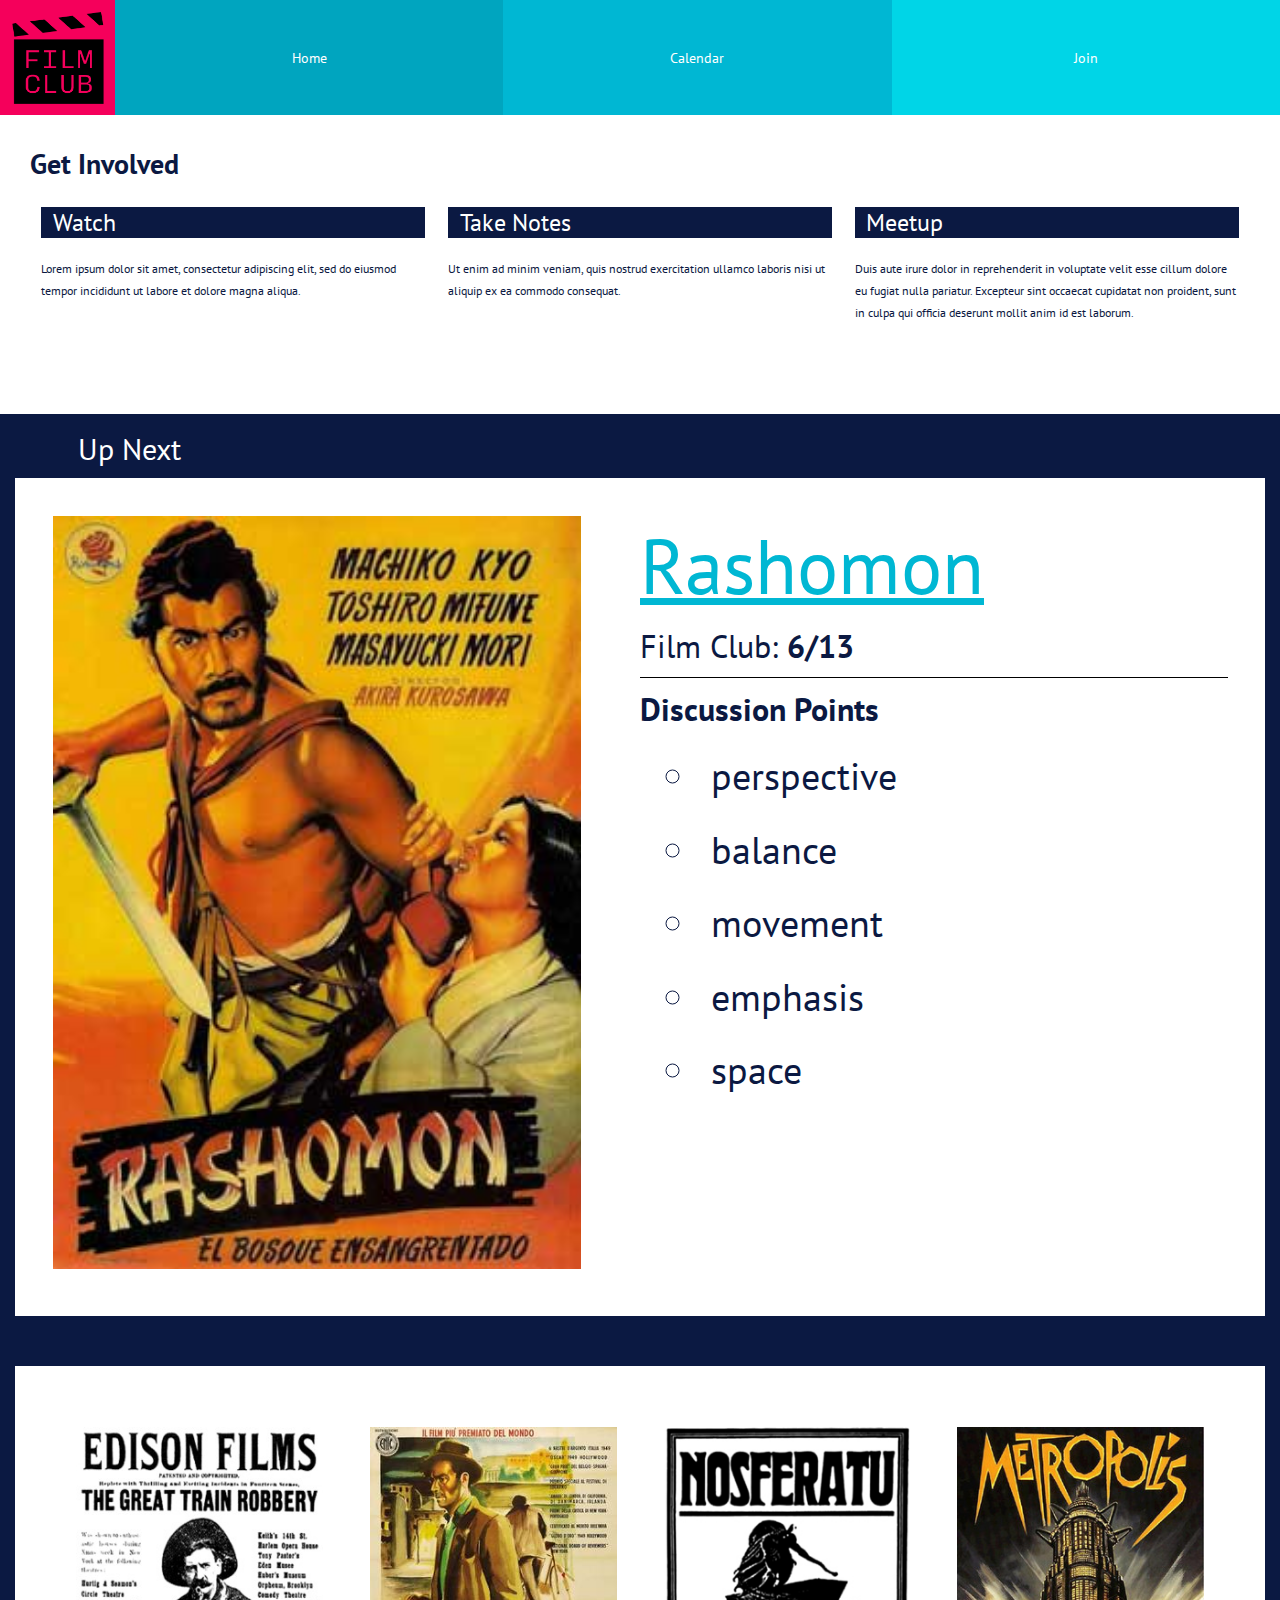
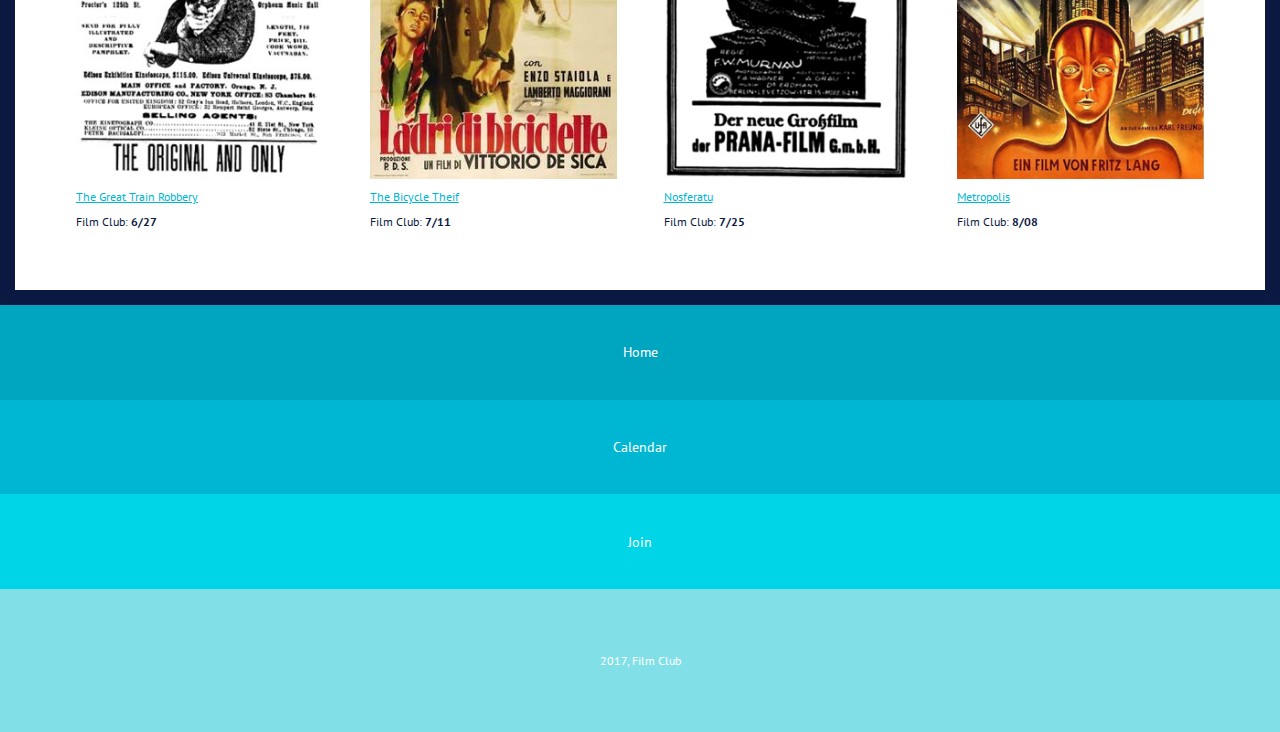
==== commit 5d2fdc5c: "made bp on home page small to medium" ====
--- a/index.html
+++ b/index.html
@@ -31,24 +31,34 @@
       <h1>Get Involved</h1>
     </div>
     <div class="get-involved-breakpoint">
-      <div class="blue-background">
-        <h2>Watch</h2>
+
+      <div class="block-a-margin">
+        <div class="blue-background">
+          <h2>Watch</h2>
+        </div>
+        <div class="content-a">
+          <p>Lorem ipsum dolor sit amet, consectetur adipiscing elit, sed do eiusmod tempor incididunt ut labore et dolore magna aliqua.</p>
+        </div>
       </div>
-      <div class="content-a">
-        <p>Lorem ipsum dolor sit amet, consectetur adipiscing elit, sed do eiusmod tempor incididunt ut labore et dolore magna aliqua.</p>
+
+      <div class="block-a-margin">
+        <div class="blue-background">
+          <h2>Take Notes</h2>
+        </div>
+        <div class="content-a">
+          <p>Ut enim ad minim veniam, quis nostrud exercitation ullamco laboris nisi ut aliquip ex ea commodo consequat.</p>
+        </div>
       </div>
-      <div class="blue-background">
-        <h2>Take Notes</h2>
+
+      <div class="block-a-margin">
+        <div class="blue-background">
+          <h2>Meetup</h2>
+        </div>
+        <div class="content-a">
+          <p>Duis aute irure dolor in reprehenderit in voluptate velit esse cillum dolore eu fugiat nulla pariatur. Excepteur sint occaecat cupidatat non proident, sunt in culpa qui officia deserunt mollit anim id est laborum.</p>
+        </div>
       </div>
-      <div class="content-a">
-        <p>Ut enim ad minim veniam, quis nostrud exercitation ullamco laboris nisi ut aliquip ex ea commodo consequat.</p>
-      </div>
-      <div class="blue-background">
-        <h2>Meetup</h2>
-      </div>
-      <div class="content-a">
-        <p>Duis aute irure dolor in reprehenderit in voluptate velit esse cillum dolore eu fugiat nulla pariatur. Excepteur sint occaecat cupidatat non proident, sunt in culpa qui officia deserunt mollit anim id est laborum.</p>
-      </div>
+
     </div>
   </div>
 
@@ -106,7 +116,6 @@
         </div>
       </div>
     </div>
-
   </div>
 
   <!-- bottom nav -->
@@ -117,14 +126,13 @@
       <a class="nav-cal" href="calendar/index.html">Calendar</a>
       <a class="nav-join" href="join/index.html">Join</a>
     </div>
+
+    <footer>
+      <div class="footer">
+        <p>2017, Film Club</p>
+      </div>
+    </footer>
   </div>
-
-
-  <footer>
-    <div class="footer">
-      <p>2017, Film Club</p>
-    </div>
-  </footer>
 
 </body>
 </html>
--- a/css/main.css
+++ b/css/main.css
@@ -28,9 +28,9 @@
 a {
   cursor: pointer;
 }
-/*@media screen (min-width: 545px) {
-
-}*/
+
+
+
 /************************* Home page ***************************/
 /*--------------- top navigation -----------------*/
 
@@ -60,6 +60,7 @@
 .nav-img {
   background-color: #F5005B;
   height: 115px;
+  width: 115px;
   flex-basis: 1;
   display: flex;
   align-items: center;
@@ -78,18 +79,15 @@
   flex-direction: column;
   width: 100%;
   height: 100%;
-  flex-basis: 4;
   font-size: 14px;
-}
-
-/*@media (min-width: 545px) {
-
-}*/
+  flex: 1 1 20%;
+}
+
 
 /* ----------------- block - a ----------------*/
 
 .block-a {
-  padding: 20px;
+  padding: 30px;
   display: flex;
   flex-direction: column;
 }
@@ -120,9 +118,8 @@
 }
 
 
-
-
 /* ----------------- block - b ----------------*/
+
 
 .block-b {
   background-color: #0B1942;
@@ -152,12 +149,11 @@
   background-color: #FFF;
   padding: 3%;
   margin-bottom: 4%;
-
 }
 
 .b1-content {
   flex: 1 1 25%;
-  font-size: 12px;
+  font-size: 2.5vw;
 }
 
 .b1-content img {
@@ -175,12 +171,12 @@
 }
 
 .b1-content a {
-  font-size: 16px;
+  font-size: 6vw;
   color: #00B7D3;
 }
 
 .rashomon-list {
-  font-size: 12px;
+  font-size: 3vw;
   list-style-type: circle;
 }
 
@@ -285,7 +281,6 @@
   border-radius: 50%;
   width: 100%;
   height: 100%;
-
 }
 
 .form-fields {
@@ -305,7 +300,6 @@
   font-size: 16px;
   margin-top: 20px;
   margin-bottom: 20px;
-
 }
 
 .checkboxes {
@@ -322,12 +316,12 @@
 .additional-input {
   font-size: 16px;
   margin: 2% 0%;
-
-}
+}
+
 .additional-input input {
   border: gray 1px solid;
-  width: 100%;
-  height: 50px;
+  /*width: 100%;*/
+  /*height: 50px;*/
   font-size: 14px;
   margin-top: 1%;
 }
@@ -395,3 +389,31 @@
   flex: 1 1 12%;
   height: 50px;
 }
+
+/* -------------------------- Break Points --------------------------- */
+
+@media only screen and (min-width: 545px) {
+  .nav-list {
+    flex-direction: row;
+    height: 100%;
+    font-size: 14px;
+    flex: 1 1 20%;
+  }
+  .get-involved-breakpoint {
+    display: flex;
+    justify-content: space-around;
+  }
+  .block-a-margin {
+    margin-left: 10px;
+    margin-right: 10px;
+    width: 30vw;
+  }
+  .poster-column {
+    display: flex;
+    flex-direction: column;
+    justify-content: flex-start;
+    padding: 2%;
+    font-size: 12px;
+    flex: 1 1 20%;
+  }
+}
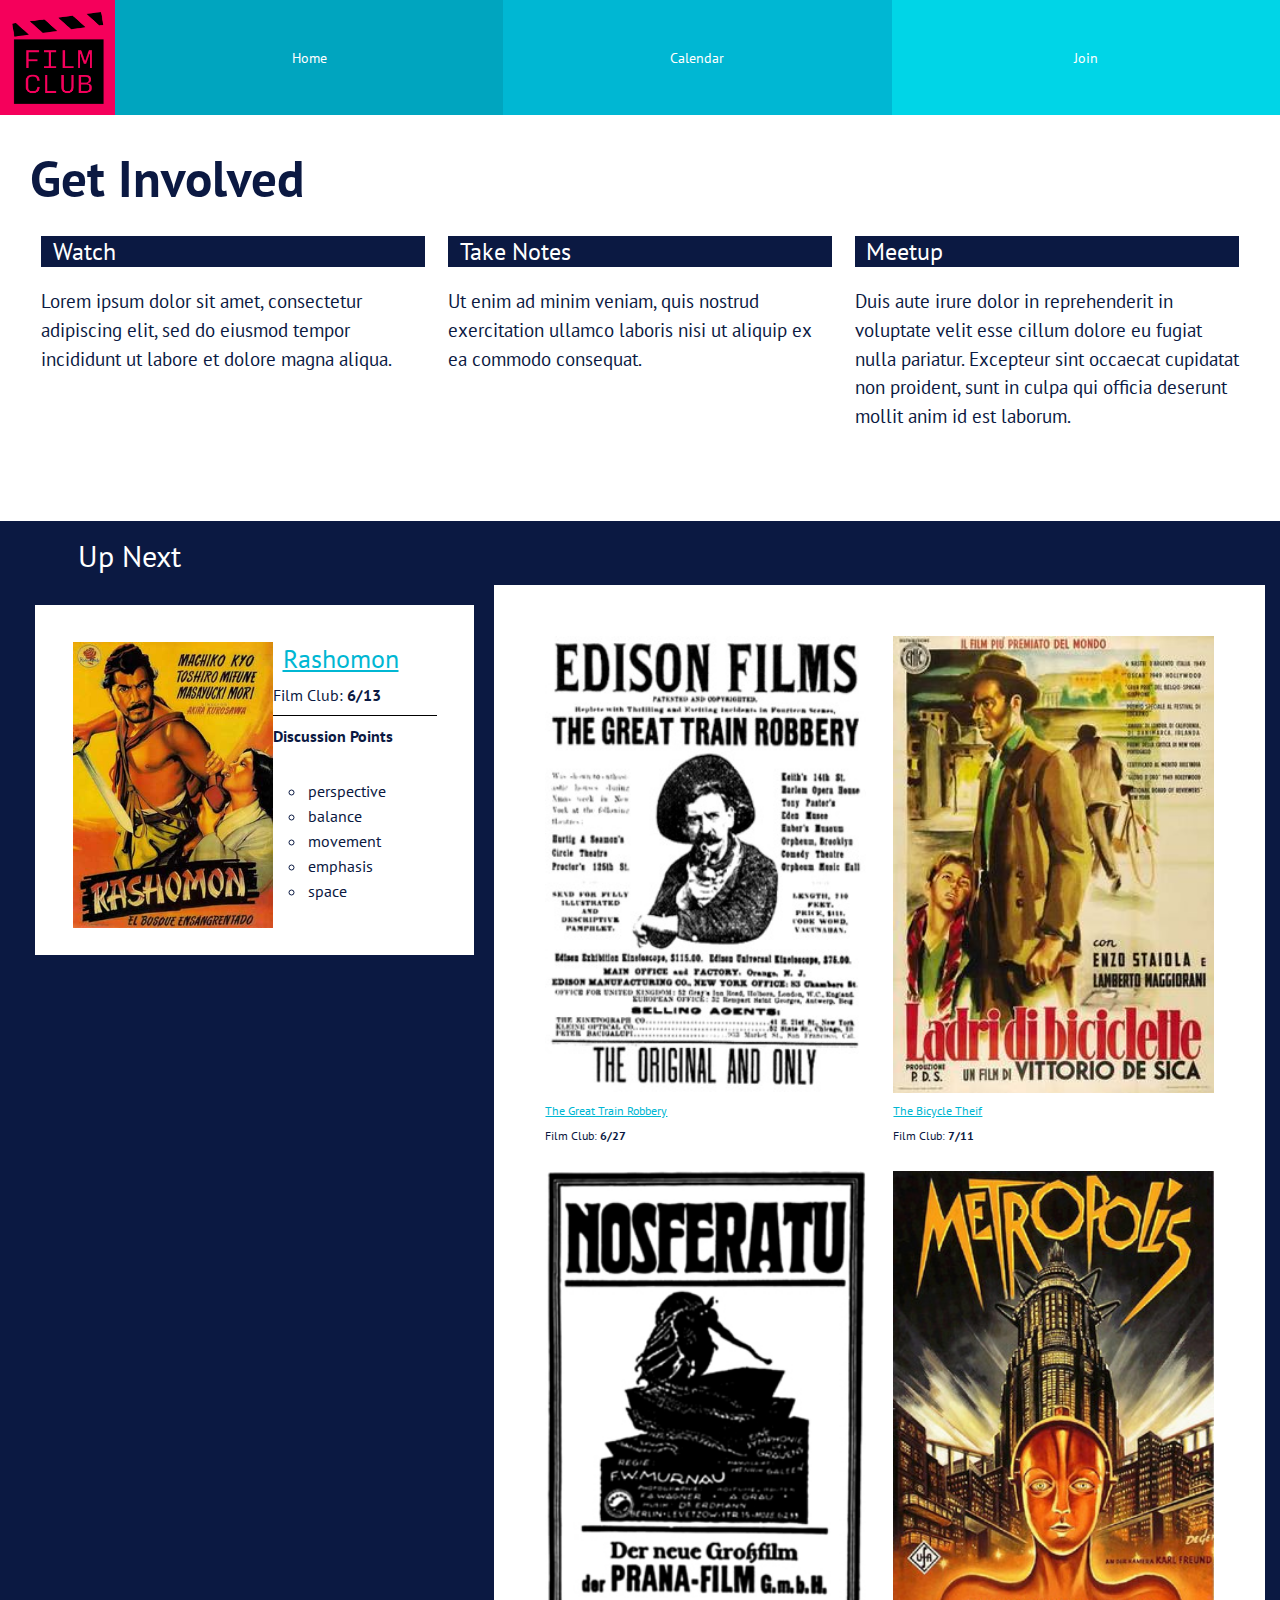
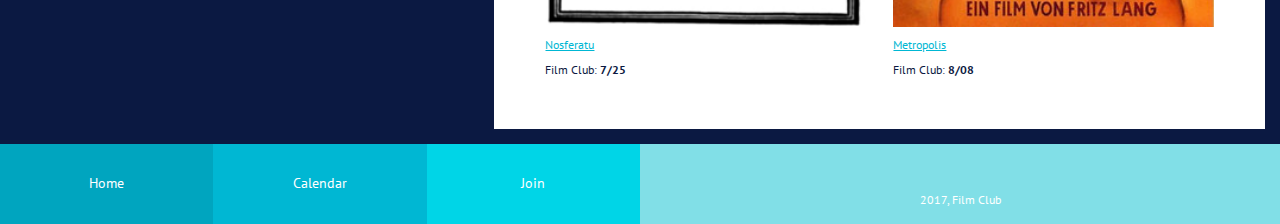
==== commit 543696c4: "breakpoints added" ====
--- a/index.html
+++ b/index.html
@@ -70,68 +70,67 @@
       <h1>Up Next</h1>
     </div>
 
+    <div class="flex-it">
+      <div class="box-b1">
+        <div class="box-flex">
+          <div class="b1-content">
+            <img src="images/rashomon-poster.jpg" alt="rashamon poster">
+          </div>
+          <div class="b1-content">
+            <a href="https://www.youtube.com/watch?v=7QTrx3YNz7A&t=8s">Rashomon</a>
+            <p>Film Club: <strong>6/13</strong></p>
+            <p class="line"><strong>Discussion Points</strong></p>
+            <ul class="rashomon-list">
+              <li>perspective</li>
+              <li>balance</li>
+              <li>movement</li>
+              <li>emphasis</li>
+              <li>space</li>
+            </ul>
+          </div>
+        </div>
+      </div>
 
-    <div class="box-b1">
-      <div class="box-flex">
-        <div class="b1-content">
-          <img src="images/rashomon-poster.jpg" alt="rashamon poster">
-        </div>
-        <div class="b1-content">
-          <a href="https://www.youtube.com/watch?v=7QTrx3YNz7A&t=8s">Rashomon</a>
-          <p>Film Club: <strong>6/13</strong></p>
-          <p class="line"><strong>Discussion Points</strong></p>
-          <ul class="rashomon-list">
-            <li>perspective</li>
-            <li>balance</li>
-            <li>movement</li>
-            <li>emphasis</li>
-            <li>space</li>
-          </ul>
+
+      <div class="box-b2">
+        <div class="movie-posters">
+          <div class="poster-column">
+            <img src="images/great-train-poster.jpg" alt="Great Train Robbery poster">
+            <a href="https://www.youtube.com/watch?v=zuto7qWrplc">The Great Train Robbery</a>
+            <p>Film Club: <strong>6/27</strong></p>
+          </div>
+          <div class="poster-column">
+            <img src="images/bicycle-thief-poster.jpg" alt="The Bicycle Thief poster">
+            <a href="https://www.youtube.com/watch?v=H3jnzXX9mXs">The Bicycle Theif</a>
+            <p>Film Club: <strong>7/11</strong></p>
+          </div>
+          <div class="poster-column">
+            <img src="images/nosferatu-poster.jpg" alt="Nosferatu poster">
+            <a href="https://www.youtube.com/watch?v=FC6jFoYm3xs">Nosferatu</a>
+            <p>Film Club: <strong>7/25</strong></p>
+          </div>
+          <div class="poster-column">
+            <img src="images/metropolis-poster.jpg" alt="Metropolis poster">
+            <a href="https://www.youtube.com/watch?v=Q0NzALRJifI">Metropolis</a>
+            <p>Film Club: <strong>8/08</strong></p>
+          </div>
         </div>
       </div>
     </div>
 
-
-    <div class="box-b2">
-      <div class="movie-posters">
-        <div class="poster-column">
-          <img src="images/great-train-poster.jpg" alt="Great Train Robbery poster">
-          <a href="https://www.youtube.com/watch?v=zuto7qWrplc">The Great Train Robbery</a>
-          <p>Film Club: <strong>6/27</strong></p>
-        </div>
-        <div class="poster-column">
-          <img src="images/bicycle-thief-poster.jpg" alt="The Bicycle Thief poster">
-          <a href="https://www.youtube.com/watch?v=H3jnzXX9mXs">The Bicycle Theif</a>
-          <p>Film Club: <strong>7/11</strong></p>
-        </div>
-        <div class="poster-column">
-          <img src="images/nosferatu-poster.jpg" alt="Nosferatu poster">
-          <a href="https://www.youtube.com/watch?v=FC6jFoYm3xs">Nosferatu</a>
-          <p>Film Club: <strong>7/25</strong></p>
-        </div>
-        <div class="poster-column">
-          <img src="images/metropolis-poster.jpg" alt="Metropolis poster">
-          <a href="https://www.youtube.com/watch?v=Q0NzALRJifI">Metropolis</a>
-          <p>Film Club: <strong>8/08</strong></p>
-        </div>
-      </div>
-    </div>
   </div>
 
   <!-- bottom nav -->
 
-  <div class="">
+  <div class="flex">
     <div class="bottom-nav">
       <a class="nav-home" href="index.html">Home</a>
       <a class="nav-cal" href="calendar/index.html">Calendar</a>
       <a class="nav-join" href="join/index.html">Join</a>
     </div>
-
-    <footer>
-      <div class="footer">
-        <p>2017, Film Club</p>
-      </div>
-    </footer>
+    <div class="footer">
+      <p>2017, Film Club</p>
+    </div>
   </div>
 
 </body>
--- a/css/main.css
+++ b/css/main.css
@@ -279,7 +279,7 @@
 
 .profile-placeholder img {
   border-radius: 50%;
-  width: 100%;
+  width: 70%;
   height: 100%;
 }
 
@@ -345,7 +345,7 @@
   padding: 5%;
 }
 .calendarHead h1 {
-  font-size: 25px;
+  font-size: 6vw;
   font-weight: 400;
 }
 .calendarJune {
@@ -354,7 +354,7 @@
   padding: 5%;
 }
 .calendarJune h1 {
-  font-size: 25px;
+  font-size: 5vw;
   font-weight: 400;
 }
 
@@ -416,4 +416,146 @@
     font-size: 12px;
     flex: 1 1 20%;
   }
-}
+  .bottom-nav {
+    display: flex;
+    flex-direction: row;
+    flex-basis: 50%;
+    height: 80px;
+  }
+  .flex {
+    display: flex;
+  }
+  .bottom-nav a {
+    color: #FFF;
+    padding: 3%;
+    text-decoration: none;
+    font-size: 14px;
+    flex-basis: 40%;
+    height: 100%;
+    padding-top: 30px;
+  }
+  .footer {
+    color: #FFF;
+    padding: 3%;
+    font-size: 14px;
+    padding-top: 20px;
+    height: 80px;
+    display: flex;
+    flex-basis: 50%;
+  }
+  .footer p {
+    flex-basis: 100%;
+  }
+  .calendarBox {
+    background-color: #FFF;
+    margin: .5%;
+    flex: 1 1 12%;
+    height: 80px;
+  }
+  .join-form-flex {
+    display: flex;
+  }
+  .join-form {
+    flex: 1 1 40%;
+  }
+  .checkboxes {
+    display: flex;
+    flex-wrap: wrap;
+  }
+}
+
+@media only screen and (min-width: 845px) {
+  .flex-it {
+    display: flex;
+    justify-content: space-between;
+  }
+  .b1-content img {
+    width: 200px;
+  }
+  .box-b2 {
+    background-color: #FFF;
+    padding: 3%;
+  }
+
+  .movie-posters {
+    display: flex;
+    flex-wrap: wrap;
+    justify-content: space-around;
+  }
+
+  .poster-column {
+    display: flex;
+    flex-direction: column;
+    justify-content: flex-start;
+    padding: 2%;
+    font-size: 12px;
+    flex: 1 1 50%;
+  }
+
+  .poster-column img {
+    width: 100%;
+  }
+
+  .poster-column a {
+    margin: 10px 0px;
+    color: #00B7D3;
+  }
+  .b1-content p {
+    margin-top: 10px;
+    margin-bottom: 10px;
+  }
+
+  .line {
+    border-top: 1px solid black;
+    padding-top: 10px;
+  }
+
+  .b1-content a {
+    margin: 10px;
+    font-size: 26px;
+    color: #00B7D3;
+  }
+
+  .rashomon-list {
+    font-size: 16px;
+    list-style-type: circle;
+    margin: 20%;
+  }
+
+  .rashomon-list li {
+    padding: 2%;
+    margin-left: 10%;
+    margin: 1%;
+  }
+  .box-flex {
+    display: flex;
+  }
+
+  .box-b1 {
+    background-color: #FFF;
+    padding: 3%;
+    margin-bottom: 4%;
+    margin: 20px;
+    height: 350px;
+    width: 50vw;
+  }
+
+  .b1-content {
+    flex: 1 1 25%;
+    font-size: 16px;
+  }
+  .involve {
+    font-size: 2vw;
+    font-weight: 200;
+  }
+  .content-a {
+    line-height: 150%;
+    font-size: 1.5vw;
+  }
+  .calendarBox {
+    background-color: #FFF;
+    margin: .5%;
+    flex: 1 1 12%;
+    height: 10vw;
+  }
+}
